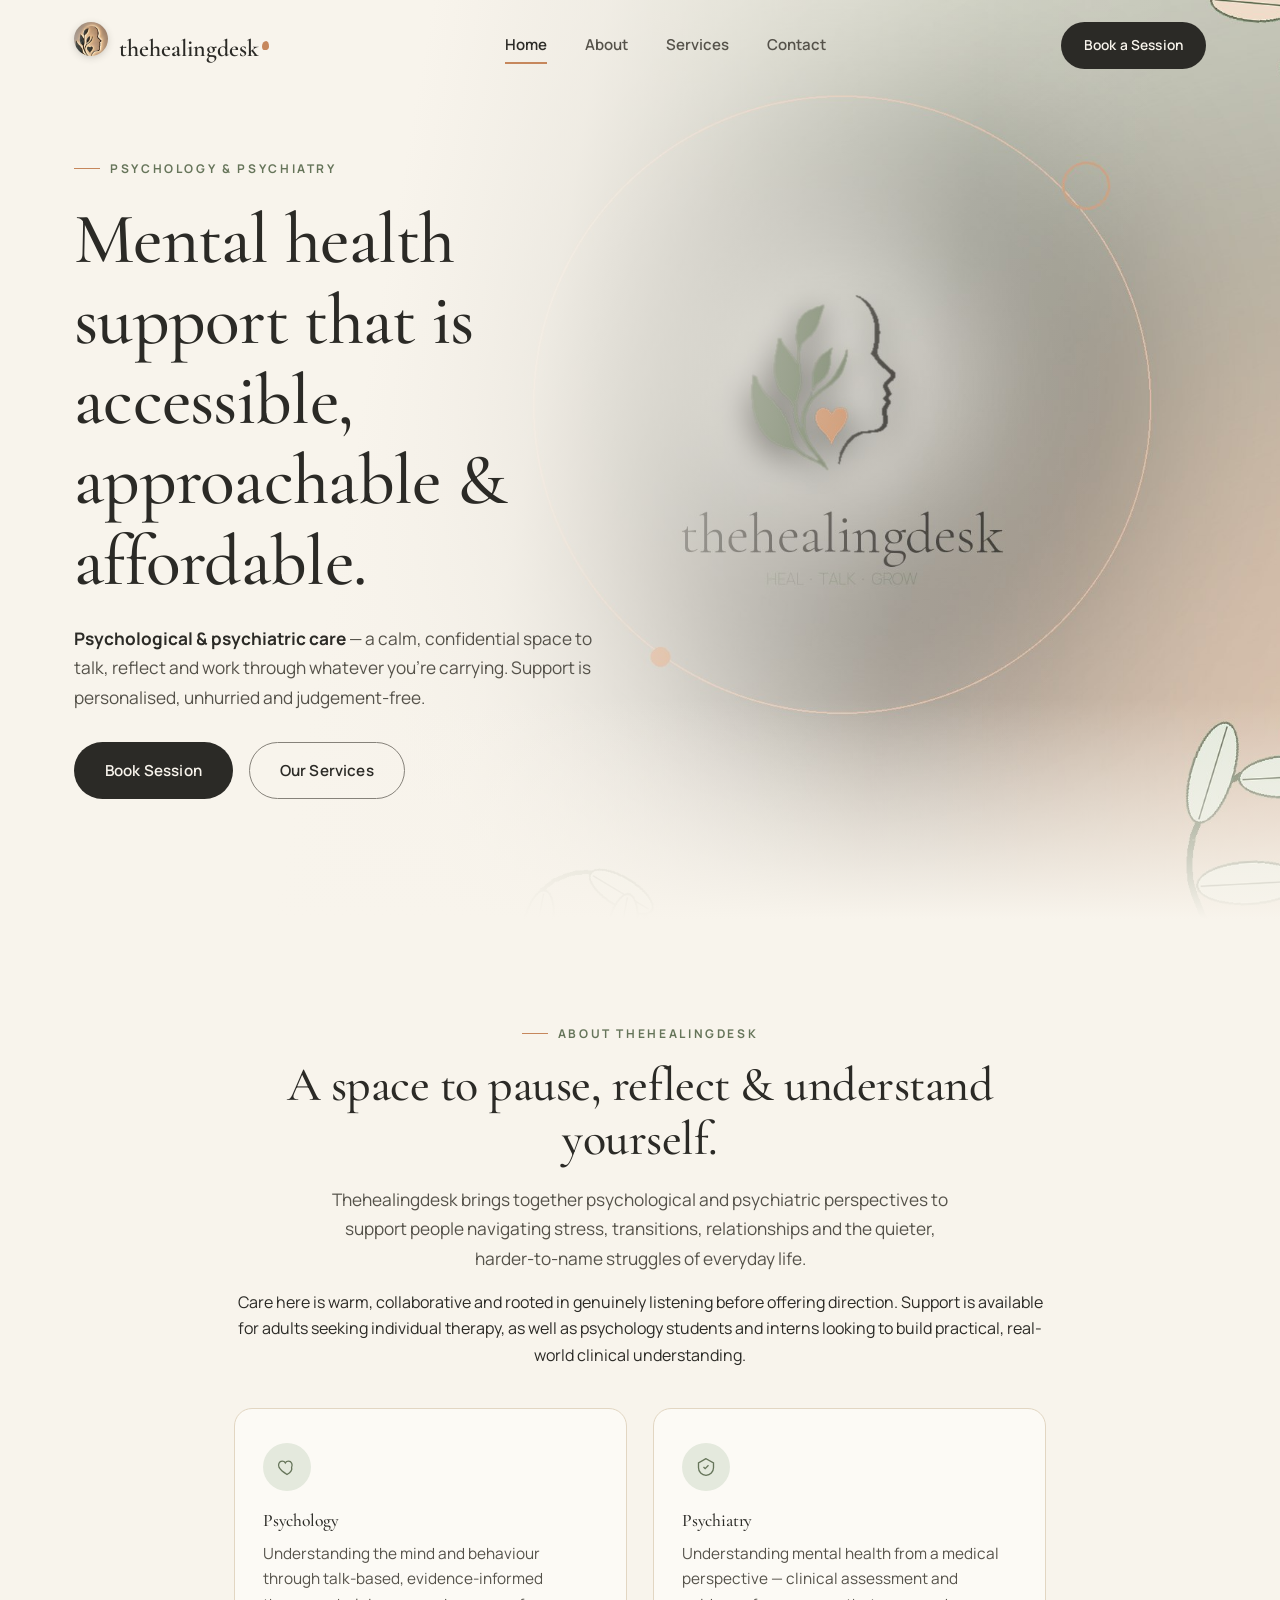
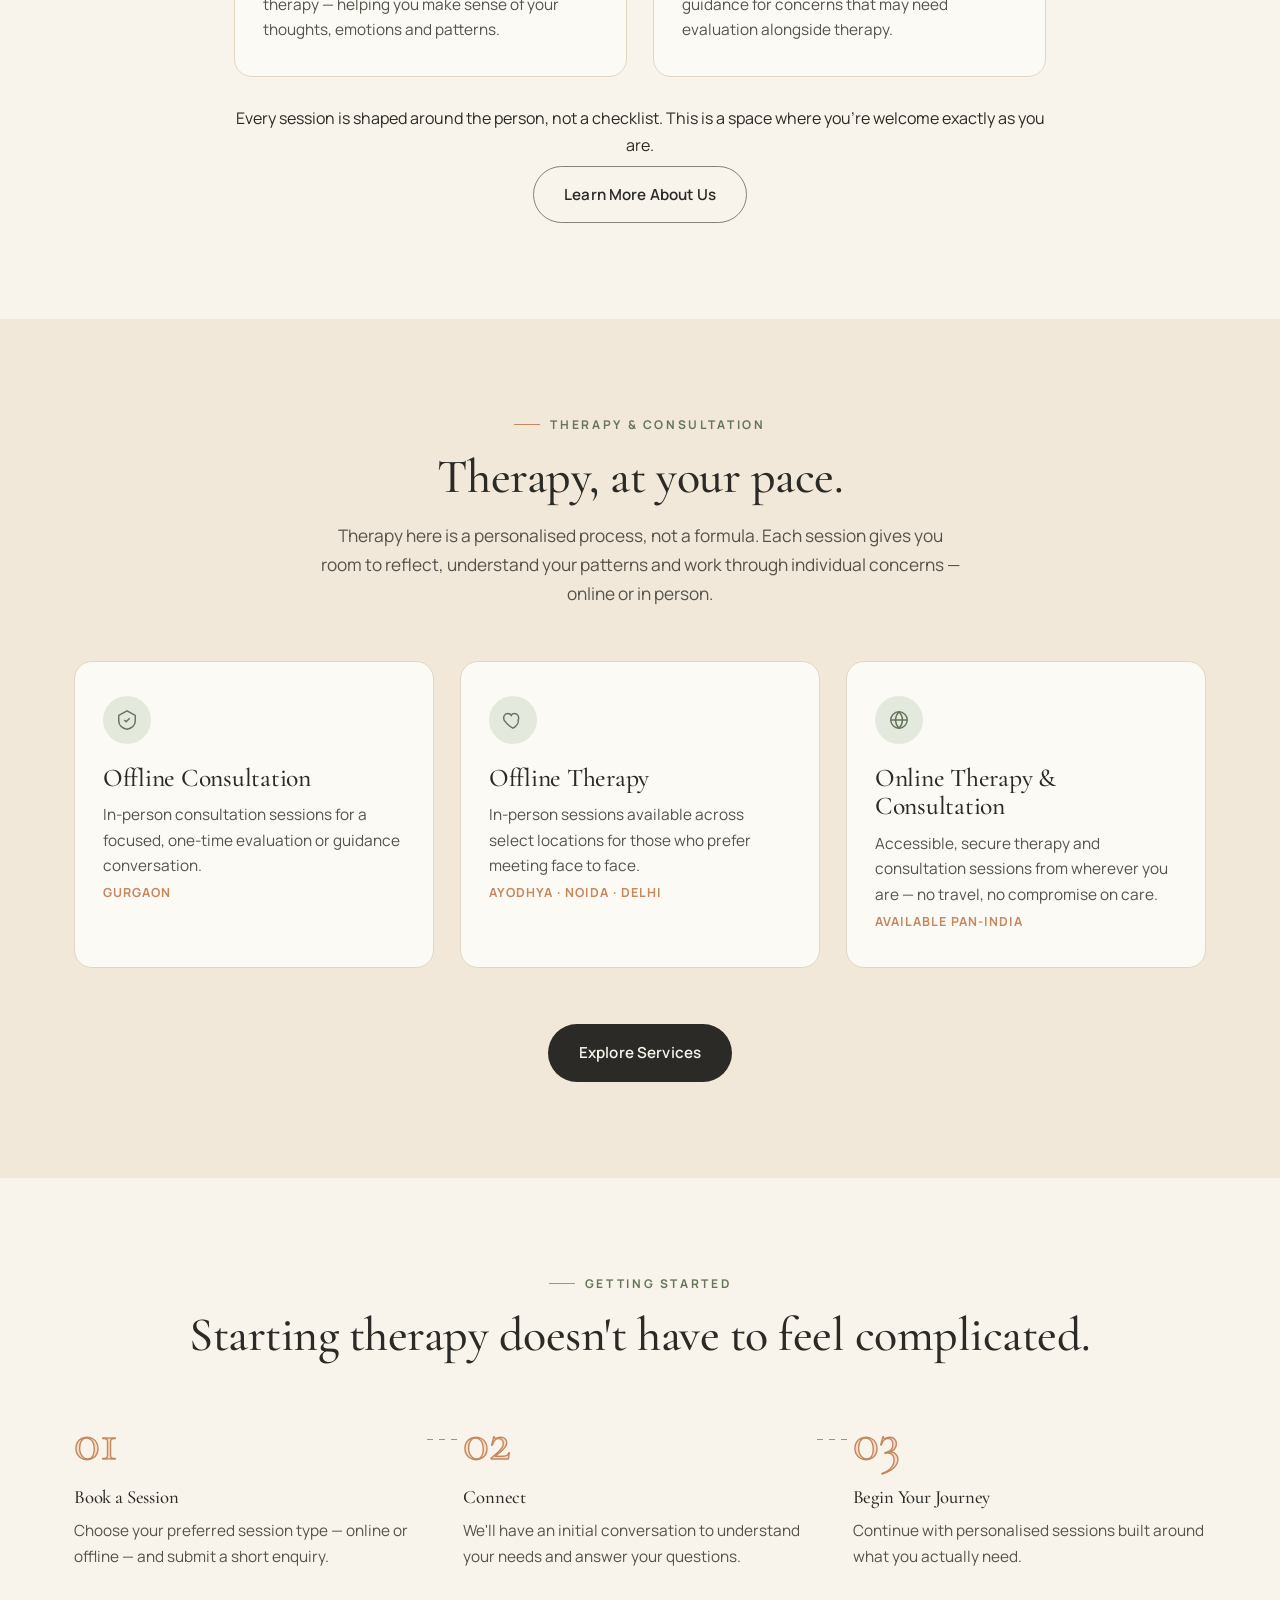
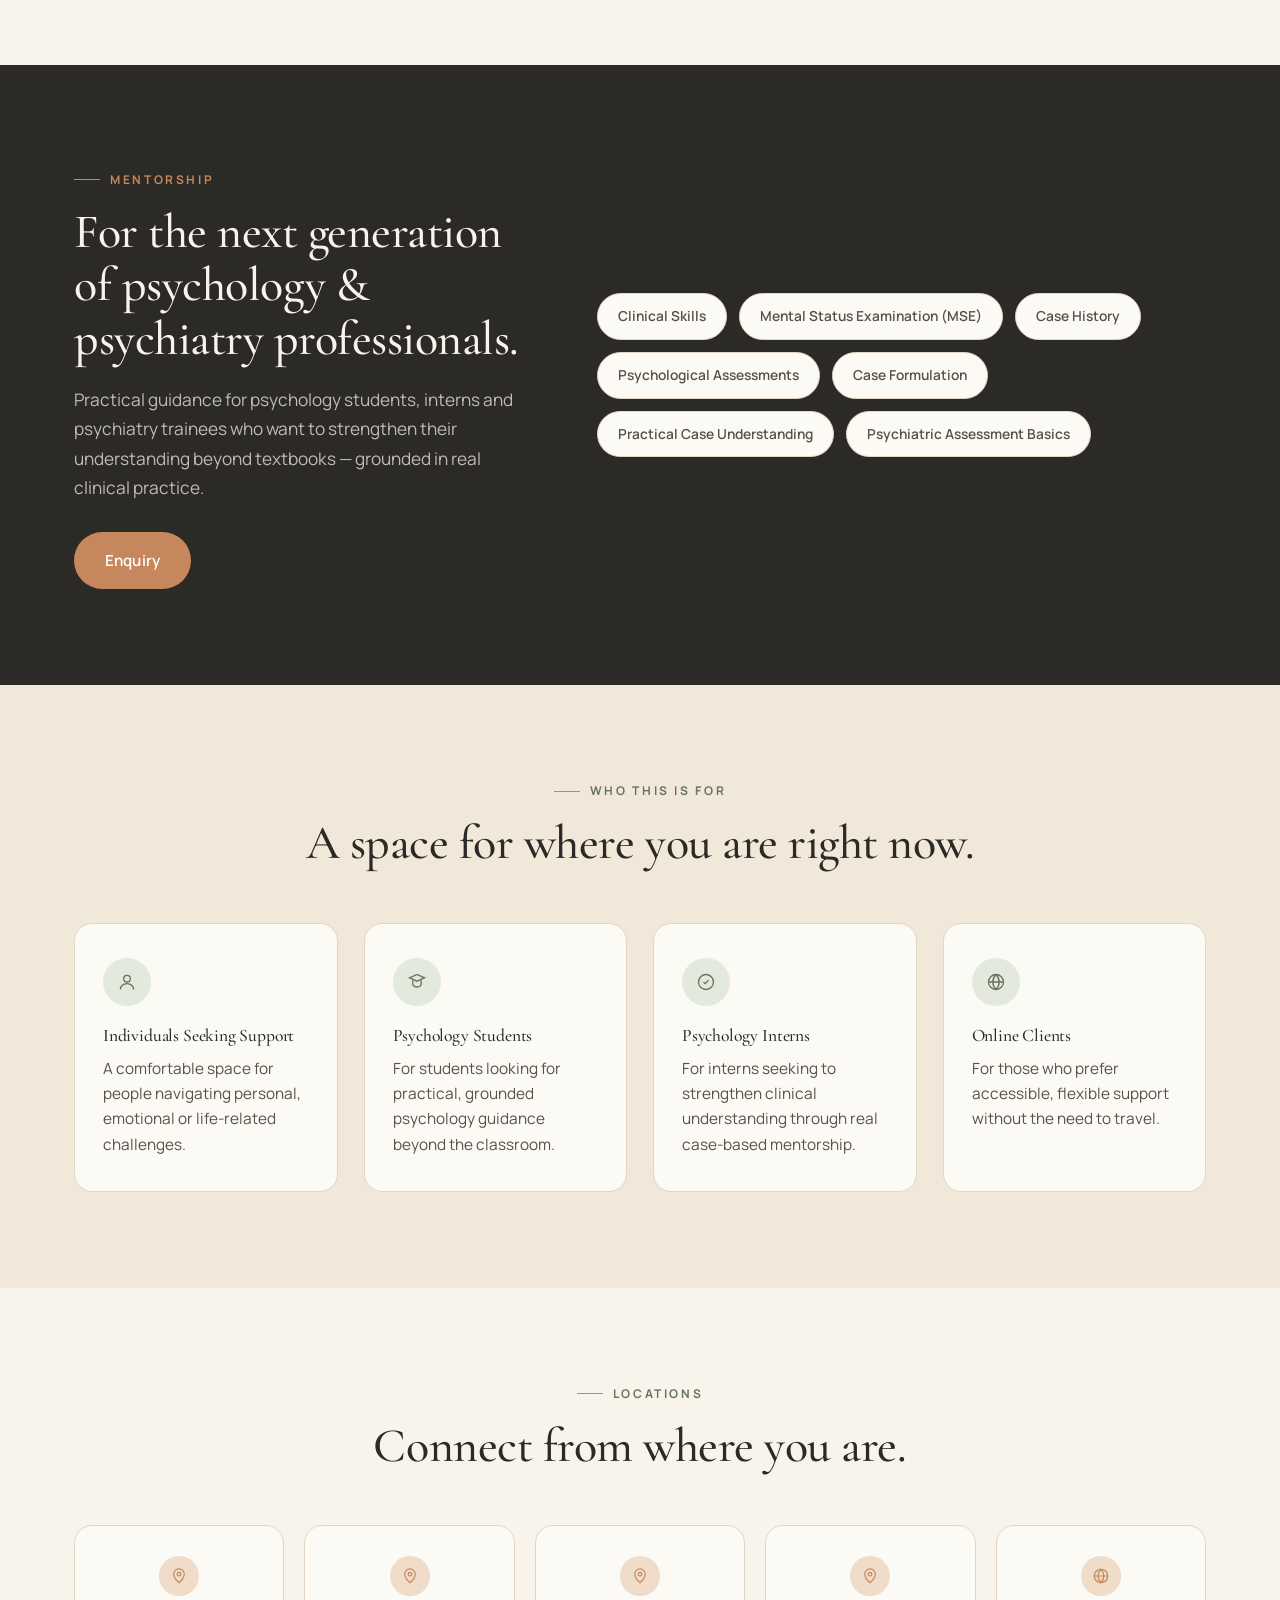
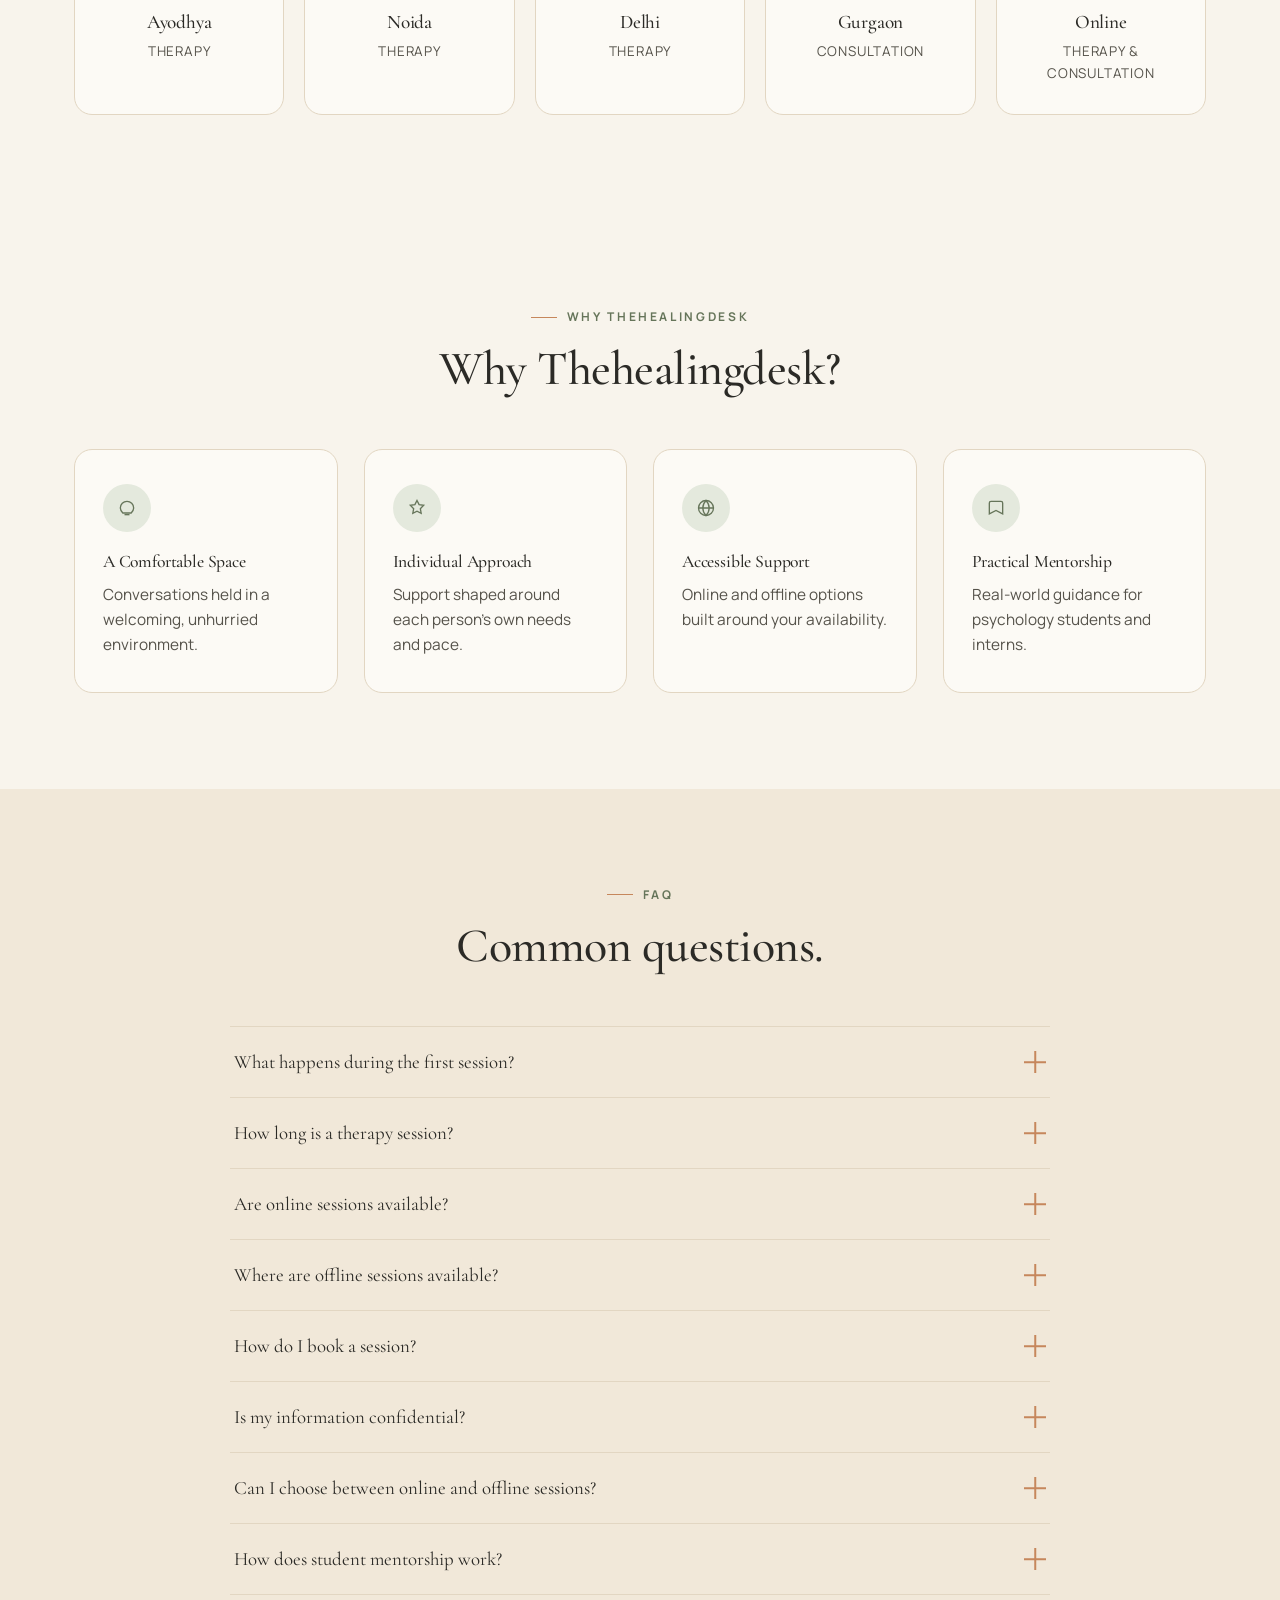
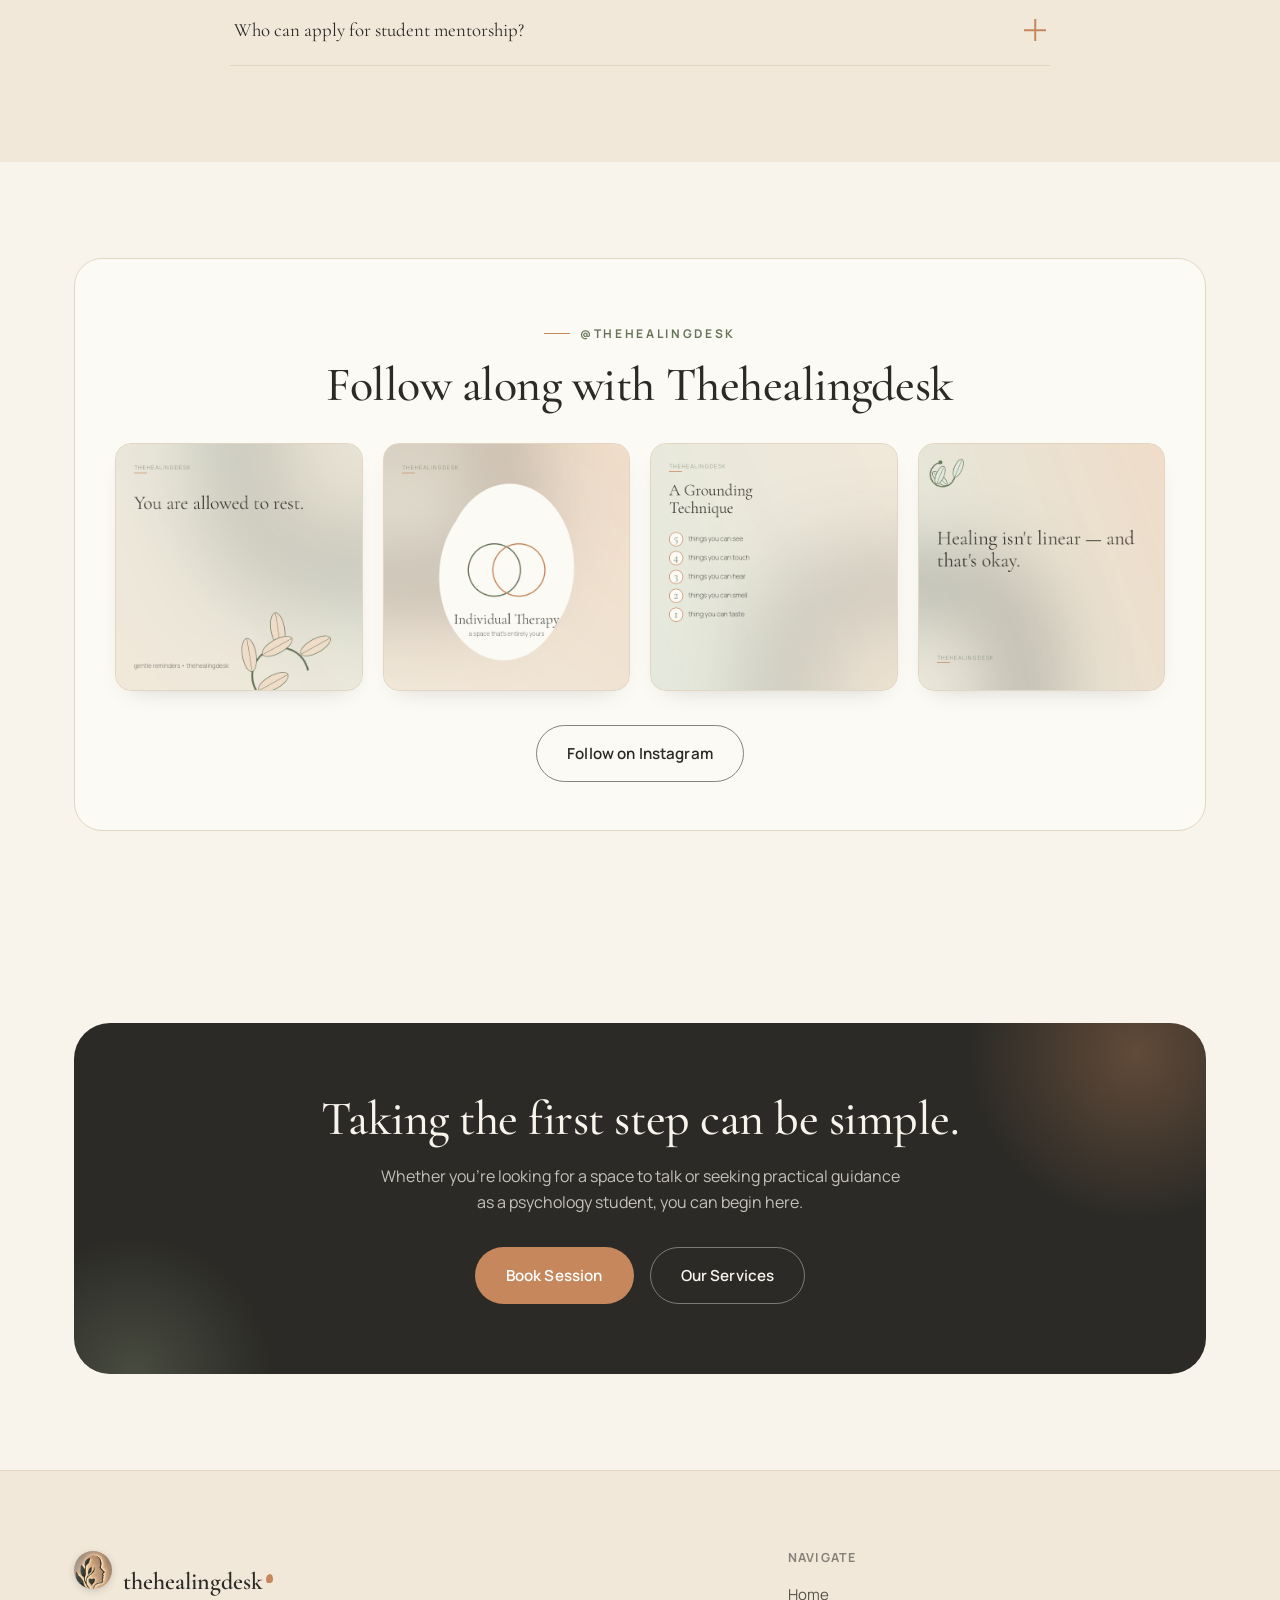
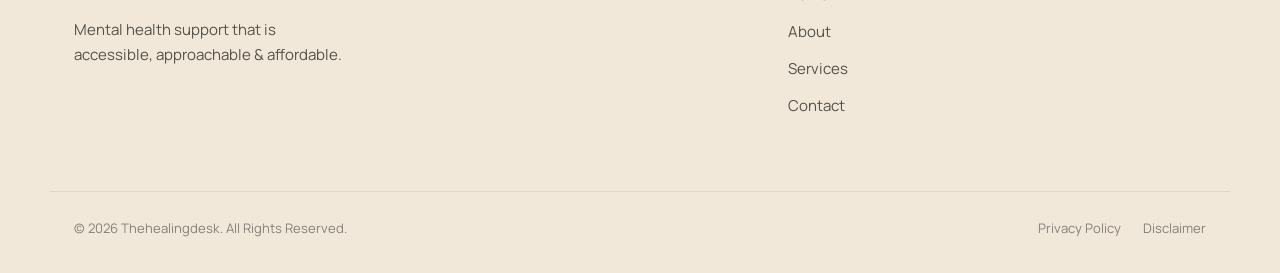
==== Web Nexa/Thehealingdesk/thehealingdesk/index.html @ 4d24e3aa "Initial commit" ====
<!DOCTYPE html>
<html lang="en">
<head>
<meta charset="UTF-8">
<meta name="viewport" content="width=device-width, initial-scale=1.0">
<title>Thehealingdesk | Psychology &amp; Psychiatry Support in Delhi, Noida, Ayodhya &amp; Gurgaon</title>
<meta name="description" content="Thehealingdesk offers accessible, approachable psychology and psychiatry-informed mental health support — therapy sessions online and offline across Ayodhya, Noida &amp; Delhi, in-person consultation in Gurgaon, plus mentorship for psychology students and interns.">
<link rel="canonical" href="https://www.thehealingdesk.com/">
<meta property="og:title" content="Thehealingdesk — Psychology &amp; Psychiatry Support">
<meta property="og:description" content="Mental health support that is accessible, approachable &amp; affordable. Therapy sessions and psychology student mentorship, online and offline.">
<meta property="og:type" content="website">
<link rel="preconnect" href="https://fonts.googleapis.com">
<link rel="preconnect" href="https://fonts.gstatic.com" crossorigin>
<link href="https://fonts.googleapis.com/css2?family=Cormorant+Garamond:ital,wght@0,400;0,500;0,600;1,500&family=Manrope:wght@400;500;600;700;800&display=swap" rel="stylesheet">
<link rel="stylesheet" href="css/style.css">
</head>
<body>
<a class="skip-link" href="#main">Skip to content</a>

<!-- ============ NAVBAR ============ -->
<header class="navbar" id="navbar">
  <div class="container nav-inner">
    <a href="index.html" class="logo"><img src="images/logo-icon.png" alt="Thehealingdesk logo" class="logo-icon">thehealingdesk<span class="leaf-dot" aria-hidden="true"></span></a>
    <nav class="nav-links" aria-label="Primary">
      <a href="index.html">Home</a>
      <a href="about.html">About</a>
      <a href="services.html">Services</a>
      <a href="contact.html">Contact</a>
    </nav>
    <div class="nav-right">
      <a href="contact.html" class="btn btn-primary nav-cta btn-sm">Book a Session</a>
      <button class="hamburger" aria-label="Open menu" aria-expanded="false">
        <span></span><span></span><span></span>
      </button>
    </div>
  </div>
</header>

<div class="mobile-menu" aria-label="Mobile navigation">
  <a href="index.html">Home</a>
  <a href="about.html">About</a>
  <a href="services.html">Services</a>
  <a href="contact.html">Contact</a>
  <a href="contact.html" class="btn btn-primary">Book a Session</a>
  <p class="mm-meta">Ayodhya &middot; Noida &middot; Delhi &middot; Gurgaon &middot; Online</p>
</div>

<main id="main">

  <!-- ============ SECTION 1 — HERO ============ -->
  <section class="hero">
    <div class="hero-art" aria-hidden="true"></div>
    <div class="hero-scrim" aria-hidden="true"></div>
    <div class="container hero-grid">
      <div class="hero-copy reveal">
        <span class="eyebrow">Psychology &amp; Psychiatry</span>
        <h1 class="display">Mental health support that is accessible, approachable &amp; affordable.</h1>
        <p class="section-lede"><strong style="color:var(--charcoal); font-weight:700;">Psychological &amp; psychiatric care</strong> — a calm, confidential space to talk, reflect and work through whatever you're carrying. Support is personalised, unhurried and judgement-free.</p>
        <div class="hero-actions">
          <a href="contact.html" class="btn btn-primary">Book Session</a>
          <a href="services.html" class="btn btn-outline">Our Services</a>
        </div>
      </div>
    </div>
  </section>

  <!-- ============ SECTION 2 — INTRODUCTION ============ -->
  <section class="section">
    <div class="container reveal" style="max-width:860px; margin:0 auto; text-align:center;">
      <span class="eyebrow" style="justify-content:center;">About Thehealingdesk</span>
      <h2 class="section-title" style="margin-top:16px;">A space to pause, reflect &amp; understand yourself.</h2>
      <p class="section-lede" style="margin:18px auto 0;">Thehealingdesk brings together psychological and psychiatric perspectives to support people navigating stress, transitions, relationships and the quieter, harder-to-name struggles of everyday life.</p>
      <p style="margin-top:16px;">Care here is warm, collaborative and rooted in genuinely listening before offering direction. Support is available for adults seeking individual therapy, as well as psychology students and interns looking to build practical, real-world clinical understanding.</p>
      <div class="card-grid cols-2 reveal-stagger" style="margin-top:40px; text-align:left;">
        <div class="card">
          <div class="card-icon" aria-hidden="true"><svg width="20" height="20" viewBox="0 0 24 24" fill="none" stroke="currentColor" stroke-width="1.6"><path d="M12 21s-7-4.35-9.5-8.5C.8 8.9 2.6 5 6.2 5c2 0 3.3 1.1 3.8 2 .5-.9 1.8-2 3.8-2 3.6 0 5.4 3.9 3.7 7.5C19 16.65 12 21 12 21z"/></svg></div>
          <h3 class="card-title" style="font-size:1.1rem;">Psychology</h3>
          <p>Understanding the mind and behaviour through talk-based, evidence-informed therapy — helping you make sense of your thoughts, emotions and patterns.</p>
        </div>
        <div class="card">
          <div class="card-icon" aria-hidden="true"><svg width="20" height="20" viewBox="0 0 24 24" fill="none" stroke="currentColor" stroke-width="1.6"><path d="M12 2 3 7v6c0 5 4 8.5 9 9 5-.5 9-4 9-9V7l-9-5z"/><path d="M9 12l2 2 4-4"/></svg></div>
          <h3 class="card-title" style="font-size:1.1rem;">Psychiatry</h3>
          <p>Understanding mental health from a medical perspective — clinical assessment and guidance for concerns that may need evaluation alongside therapy.</p>
        </div>
      </div>
      <p style="margin-top:28px;">Every session is shaped around the person, not a checklist. This is a space where you're welcome exactly as you are.</p>
      <a href="about.html" class="btn btn-outline" style="margin-top:8px;">Learn More About Us</a>
    </div>
  </section>

  <!-- ============ SECTION 3 — THERAPY & CONSULTATION PREVIEW ============ -->
  <section class="section section-alt">
    <div class="container">
      <div class="section-head center reveal">
        <span class="eyebrow">Therapy &amp; Consultation</span>
        <h2 class="section-title">Therapy, at your pace.</h2>
        <p class="section-lede">Therapy here is a personalised process, not a formula. Each session gives you room to reflect, understand your patterns and work through individual concerns — online or in person.</p>
      </div>
      <div class="card-grid cols-3 reveal-stagger">
        <div class="card">
          <div class="card-icon" aria-hidden="true">
            <svg width="22" height="22" viewBox="0 0 24 24" fill="none" stroke="currentColor" stroke-width="1.6"><path d="M12 2 3 7v6c0 5 4 8.5 9 9 5-.5 9-4 9-9V7l-9-5z"/><path d="M9 12l2 2 4-4"/></svg>
          </div>
          <h3 class="card-title">Offline Consultation</h3>
          <p>In-person consultation sessions for a focused, one-time evaluation or guidance conversation.</p>
          <span class="card-meta">Gurgaon</span>
        </div>
        <div class="card">
          <div class="card-icon" aria-hidden="true">
            <svg width="22" height="22" viewBox="0 0 24 24" fill="none" stroke="currentColor" stroke-width="1.6"><path d="M12 21s-7-4.35-9.5-8.5C.8 8.9 2.6 5 6.2 5c2 0 3.3 1.1 3.8 2 .5-.9 1.8-2 3.8-2 3.6 0 5.4 3.9 3.7 7.5C19 16.65 12 21 12 21z"/></svg>
          </div>
          <h3 class="card-title">Offline Therapy</h3>
          <p>In-person sessions available across select locations for those who prefer meeting face to face.</p>
          <span class="card-meta">Ayodhya · Noida · Delhi</span>
        </div>
        <div class="card">
          <div class="card-icon" aria-hidden="true">
            <svg width="22" height="22" viewBox="0 0 24 24" fill="none" stroke="currentColor" stroke-width="1.6"><circle cx="12" cy="12" r="9"/><path d="M3 12h18M12 3c2.5 2.6 3.8 5.6 3.8 9s-1.3 6.4-3.8 9c-2.5-2.6-3.8-5.6-3.8-9S9.5 5.6 12 3z"/></svg>
          </div>
          <h3 class="card-title">Online Therapy &amp; Consultation</h3>
          <p>Accessible, secure therapy and consultation sessions from wherever you are — no travel, no compromise on care.</p>
          <span class="card-meta">Available pan-India</span>
        </div>
      </div>
      <div class="center-actions mt-lg">
        <a href="services.html" class="btn btn-primary">Explore Services</a>
      </div>
    </div>
  </section>

  <!-- ============ SECTION 4 — HOW IT WORKS ============ -->
  <section class="section">
    <div class="container">
      <div class="section-head center reveal">
        <span class="eyebrow">Getting Started</span>
        <h2 class="section-title">Starting therapy doesn't have to feel complicated.</h2>
      </div>
      <div class="steps reveal-stagger">
        <div class="step">
          <span class="step-num">01</span>
          <h3>Book a Session</h3>
          <p>Choose your preferred session type — online or offline — and submit a short enquiry.</p>
        </div>
        <div class="step">
          <span class="step-num">02</span>
          <h3>Connect</h3>
          <p>We'll have an initial conversation to understand your needs and answer your questions.</p>
        </div>
        <div class="step">
          <span class="step-num">03</span>
          <h3>Begin Your Journey</h3>
          <p>Continue with personalised sessions built around what you actually need.</p>
        </div>
      </div>
    </div>
  </section>

  <!-- ============ SECTION 5 — STUDENT MENTORSHIP ============ -->
  <section class="section section-dark" id="mentorship">
    <div class="container split reveal">
      <div>
        <span class="eyebrow" style="color:var(--terracotta);">Mentorship</span>
        <h2 class="section-title" style="margin-top:16px;">For the next generation of psychology &amp; psychiatry professionals.</h2>
        <p class="section-lede" style="margin-top:18px;">Practical guidance for psychology students, interns and psychiatry trainees who want to strengthen their understanding beyond textbooks — grounded in real clinical practice.</p>
        <a href="services.html" class="btn btn-terracotta" style="margin-top:30px;">Enquiry</a>
      </div>
      <div class="chip-row">
        <span class="chip">Clinical Skills</span>
        <span class="chip">Mental Status Examination (MSE)</span>
        <span class="chip">Case History</span>
        <span class="chip">Psychological Assessments</span>
        <span class="chip">Case Formulation</span>
        <span class="chip">Practical Case Understanding</span>
        <span class="chip">Psychiatric Assessment Basics</span>
      </div>
    </div>
  </section>

  <!-- ============ SECTION 6 — WHO IS IT FOR ============ -->
  <section class="section section-alt">
    <div class="container">
      <div class="section-head center reveal">
        <span class="eyebrow">Who This Is For</span>
        <h2 class="section-title">A space for where you are right now.</h2>
      </div>
      <div class="card-grid cols-4 reveal-stagger">
        <div class="card">
          <div class="card-icon" aria-hidden="true"><svg width="20" height="20" viewBox="0 0 24 24" fill="none" stroke="currentColor" stroke-width="1.6"><circle cx="12" cy="8" r="4"/><path d="M4 21c0-4 3.6-7 8-7s8 3 8 7"/></svg></div>
          <h3 class="card-title" style="font-size:1.1rem;">Individuals Seeking Support</h3>
          <p>A comfortable space for people navigating personal, emotional or life-related challenges.</p>
        </div>
        <div class="card">
          <div class="card-icon" aria-hidden="true"><svg width="20" height="20" viewBox="0 0 24 24" fill="none" stroke="currentColor" stroke-width="1.6"><path d="M3 7l9-4 9 4-9 4-9-4z"/><path d="M7 10v5c0 1.5 2.5 3 5 3s5-1.5 5-3v-5"/></svg></div>
          <h3 class="card-title" style="font-size:1.1rem;">Psychology Students</h3>
          <p>For students looking for practical, grounded psychology guidance beyond the classroom.</p>
        </div>
        <div class="card">
          <div class="card-icon" aria-hidden="true"><svg width="20" height="20" viewBox="0 0 24 24" fill="none" stroke="currentColor" stroke-width="1.6"><path d="M9 12l2 2 4-4"/><circle cx="12" cy="12" r="9"/></svg></div>
          <h3 class="card-title" style="font-size:1.1rem;">Psychology Interns</h3>
          <p>For interns seeking to strengthen clinical understanding through real case-based mentorship.</p>
        </div>
        <div class="card">
          <div class="card-icon" aria-hidden="true"><svg width="20" height="20" viewBox="0 0 24 24" fill="none" stroke="currentColor" stroke-width="1.6"><circle cx="12" cy="12" r="9"/><path d="M12 3c2.5 2.6 3.8 5.6 3.8 9s-1.3 6.4-3.8 9M12 3c-2.5 2.6-3.8 5.6-3.8 9s1.3 6.4 3.8 9M3 12h18"/></svg></div>
          <h3 class="card-title" style="font-size:1.1rem;">Online Clients</h3>
          <p>For those who prefer accessible, flexible support without the need to travel.</p>
        </div>
      </div>
    </div>
  </section>

  <!-- ============ SECTION 7 — LOCATIONS ============ -->
  <section class="section">
    <div class="container">
      <div class="section-head center reveal">
        <span class="eyebrow">Locations</span>
        <h2 class="section-title">Connect from where you are.</h2>
      </div>
      <div class="loc-grid reveal-stagger">
        <div class="loc-card">
          <div class="loc-icon" aria-hidden="true"><svg width="18" height="18" viewBox="0 0 24 24" fill="none" stroke="currentColor" stroke-width="1.6"><path d="M12 21s7-6.5 7-11.5A7 7 0 105 9.5C5 14.5 12 21 12 21z"/><circle cx="12" cy="9.5" r="2.4"/></svg></div>
          <h3>Ayodhya</h3>
          <p>Therapy</p>
        </div>
        <div class="loc-card">
          <div class="loc-icon" aria-hidden="true"><svg width="18" height="18" viewBox="0 0 24 24" fill="none" stroke="currentColor" stroke-width="1.6"><path d="M12 21s7-6.5 7-11.5A7 7 0 105 9.5C5 14.5 12 21 12 21z"/><circle cx="12" cy="9.5" r="2.4"/></svg></div>
          <h3>Noida</h3>
          <p>Therapy</p>
        </div>
        <div class="loc-card">
          <div class="loc-icon" aria-hidden="true"><svg width="18" height="18" viewBox="0 0 24 24" fill="none" stroke="currentColor" stroke-width="1.6"><path d="M12 21s7-6.5 7-11.5A7 7 0 105 9.5C5 14.5 12 21 12 21z"/><circle cx="12" cy="9.5" r="2.4"/></svg></div>
          <h3>Delhi</h3>
          <p>Therapy</p>
        </div>
        <div class="loc-card">
          <div class="loc-icon" aria-hidden="true"><svg width="18" height="18" viewBox="0 0 24 24" fill="none" stroke="currentColor" stroke-width="1.6"><path d="M12 21s7-6.5 7-11.5A7 7 0 105 9.5C5 14.5 12 21 12 21z"/><circle cx="12" cy="9.5" r="2.4"/></svg></div>
          <h3>Gurgaon</h3>
          <p>Consultation</p>
        </div>
        <div class="loc-card">
          <div class="loc-icon" aria-hidden="true"><svg width="18" height="18" viewBox="0 0 24 24" fill="none" stroke="currentColor" stroke-width="1.6"><circle cx="12" cy="12" r="9"/><path d="M3 12h18M12 3c2.5 2.6 3.8 5.6 3.8 9s-1.3 6.4-3.8 9c-2.5-2.6-3.8-5.6-3.8-9S9.5 5.6 12 3z"/></svg></div>
          <h3>Online</h3>
          <p>Therapy &amp; Consultation</p>
        </div>
      </div>
    </div>
  </section>

  <!-- ============ SECTION 9 — WHY THEHEALINGDESK ============ -->
  <section class="section">
    <div class="container">
      <div class="section-head center reveal">
        <span class="eyebrow">Why Thehealingdesk</span>
        <h2 class="section-title">Why Thehealingdesk?</h2>
      </div>
      <div class="card-grid cols-4 reveal-stagger">
        <div class="card">
          <div class="card-icon" aria-hidden="true"><svg width="20" height="20" viewBox="0 0 24 24" fill="none" stroke="currentColor" stroke-width="1.6"><path d="M4 12a8 8 0 1116 0c0 3-2 5-3 6H7c-1-1-3-3-3-6z"/><path d="M9 20h6"/></svg></div>
          <h3 class="card-title" style="font-size:1.1rem;">A Comfortable Space</h3>
          <p>Conversations held in a welcoming, unhurried environment.</p>
        </div>
        <div class="card">
          <div class="card-icon" aria-hidden="true"><svg width="20" height="20" viewBox="0 0 24 24" fill="none" stroke="currentColor" stroke-width="1.6"><path d="M12 3l2.5 5 5.5.8-4 4 1 5.5L12 15.8 7 18.3l1-5.5-4-4 5.5-.8L12 3z"/></svg></div>
          <h3 class="card-title" style="font-size:1.1rem;">Individual Approach</h3>
          <p>Support shaped around each person's own needs and pace.</p>
        </div>
        <div class="card">
          <div class="card-icon" aria-hidden="true"><svg width="20" height="20" viewBox="0 0 24 24" fill="none" stroke="currentColor" stroke-width="1.6"><circle cx="12" cy="12" r="9"/><path d="M3 12h18M12 3c2.5 2.6 3.8 5.6 3.8 9s-1.3 6.4-3.8 9c-2.5-2.6-3.8-5.6-3.8-9S9.5 5.6 12 3z"/></svg></div>
          <h3 class="card-title" style="font-size:1.1rem;">Accessible Support</h3>
          <p>Online and offline options built around your availability.</p>
        </div>
        <div class="card">
          <div class="card-icon" aria-hidden="true"><svg width="20" height="20" viewBox="0 0 24 24" fill="none" stroke="currentColor" stroke-width="1.6"><path d="M4 19V6a2 2 0 012-2h12a2 2 0 012 2v13l-8-4-8 4z"/></svg></div>
          <h3 class="card-title" style="font-size:1.1rem;">Practical Mentorship</h3>
          <p>Real-world guidance for psychology students and interns.</p>
        </div>
      </div>
    </div>
  </section>

  <!-- ============ SECTION 10 — FAQ ============ -->
  <section class="section section-alt">
    <div class="container">
      <div class="section-head center reveal">
        <span class="eyebrow">FAQ</span>
        <h2 class="section-title">Common questions.</h2>
      </div>
      <div class="accordion reveal">
        <div class="accordion-item">
          <button class="accordion-trigger" aria-expanded="false">What happens during the first session?<span class="plus" aria-hidden="true"></span></button>
          <div class="accordion-panel"><div class="accordion-panel-inner"><p>The first session is about understanding what brings you in, your history and what you're hoping to work on. There's no pressure to share everything at once — we go at your pace.</p></div></div>
        </div>
        <div class="accordion-item">
          <button class="accordion-trigger" aria-expanded="false">How long is a therapy session?<span class="plus" aria-hidden="true"></span></button>
          <div class="accordion-panel"><div class="accordion-panel-inner"><p>Individual therapy sessions typically run 50–60 minutes.</p></div></div>
        </div>
        <div class="accordion-item">
          <button class="accordion-trigger" aria-expanded="false">Are online sessions available?<span class="plus" aria-hidden="true"></span></button>
          <div class="accordion-panel"><div class="accordion-panel-inner"><p>Yes. Online sessions are available so you can access support from wherever you are.</p></div></div>
        </div>
        <div class="accordion-item">
          <button class="accordion-trigger" aria-expanded="false">Where are offline sessions available?<span class="plus" aria-hidden="true"></span></button>
          <div class="accordion-panel"><div class="accordion-panel-inner"><p>In-person sessions are currently available across Ayodhya, Noida and Delhi.</p></div></div>
        </div>
        <div class="accordion-item">
          <button class="accordion-trigger" aria-expanded="false">How do I book a session?<span class="plus" aria-hidden="true"></span></button>
          <div class="accordion-panel"><div class="accordion-panel-inner"><p>Fill out the enquiry form on the Contact page, and we'll take it from there.</p></div></div>
        </div>
        <div class="accordion-item">
          <button class="accordion-trigger" aria-expanded="false">Is my information confidential?<span class="plus" aria-hidden="true"></span></button>
          <div class="accordion-panel"><div class="accordion-panel-inner"><p>Confidentiality is a core part of the therapeutic space. What you share stays between us, within standard professional and ethical guidelines.</p></div></div>
        </div>
        <div class="accordion-item">
          <button class="accordion-trigger" aria-expanded="false">Can I choose between online and offline sessions?<span class="plus" aria-hidden="true"></span></button>
          <div class="accordion-panel"><div class="accordion-panel-inner"><p>Yes, you're welcome to choose whichever format feels most comfortable, or switch between them as needed.</p></div></div>
        </div>
        <div class="accordion-item">
          <button class="accordion-trigger" aria-expanded="false">How does student mentorship work?<span class="plus" aria-hidden="true"></span></button>
          <div class="accordion-panel"><div class="accordion-panel-inner"><p>Mentorship sessions focus on practical clinical skills — case history, MSE, assessments and case formulation — building on what's taught in the classroom.</p></div></div>
        </div>
        <div class="accordion-item">
          <button class="accordion-trigger" aria-expanded="false">Who can apply for student mentorship?<span class="plus" aria-hidden="true"></span></button>
          <div class="accordion-panel"><div class="accordion-panel-inner"><p>Psychology students and interns at any stage who want to strengthen their practical, real-world understanding are welcome to enquire.</p></div></div>
        </div>
      </div>
    </div>
  </section>

  <!-- ============ SECTION 11 — INSTAGRAM ============ -->
  <section class="section">
    <div class="container">
      <div class="insta-block reveal">
        <span class="eyebrow" style="justify-content:center;">@thehealingdesk</span>
        <h2 class="section-title" style="margin:16px 0 30px;">Follow along with Thehealingdesk</h2>
        <div class="insta-grid">
          <a class="insta-tile" href="https://www.instagram.com/p/DbkLaoUqcWL/" target="_blank" rel="noopener" aria-label="View this post on Instagram">
            <img src="images/insta-1.jpg" alt="Thehealingdesk Instagram post" loading="lazy">
            <span class="insta-overlay"><svg width="18" height="18" viewBox="0 0 24 24" fill="none" stroke="currentColor" stroke-width="1.5"><rect x="3" y="3" width="18" height="18" rx="5"/><circle cx="12" cy="12" r="4"/><circle cx="17.5" cy="6.5" r="1"/></svg></span>
          </a>
          <a class="insta-tile" href="https://www.instagram.com/p/Db5icTYKIvx/" target="_blank" rel="noopener" aria-label="View this post on Instagram">
            <img src="images/insta-2.jpg" alt="Thehealingdesk Instagram post" loading="lazy">
            <span class="insta-overlay"><svg width="18" height="18" viewBox="0 0 24 24" fill="none" stroke="currentColor" stroke-width="1.5"><rect x="3" y="3" width="18" height="18" rx="5"/><circle cx="12" cy="12" r="4"/><circle cx="17.5" cy="6.5" r="1"/></svg></span>
          </a>
          <a class="insta-tile" href="https://www.instagram.com/p/DbkjtQimeLf/" target="_blank" rel="noopener" aria-label="View this post on Instagram">
            <img src="images/insta-3.jpg" alt="Thehealingdesk Instagram post" loading="lazy">
            <span class="insta-overlay"><svg width="18" height="18" viewBox="0 0 24 24" fill="none" stroke="currentColor" stroke-width="1.5"><rect x="3" y="3" width="18" height="18" rx="5"/><circle cx="12" cy="12" r="4"/><circle cx="17.5" cy="6.5" r="1"/></svg></span>
          </a>
          <a class="insta-tile" href="https://www.instagram.com/p/Dbr66LqGXDB/" target="_blank" rel="noopener" aria-label="View this post on Instagram">
            <img src="images/insta-4.jpg" alt="Thehealingdesk Instagram post" loading="lazy">
            <span class="insta-overlay"><svg width="18" height="18" viewBox="0 0 24 24" fill="none" stroke="currentColor" stroke-width="1.5"><rect x="3" y="3" width="18" height="18" rx="5"/><circle cx="12" cy="12" r="4"/><circle cx="17.5" cy="6.5" r="1"/></svg></span>
          </a>
        </div>
        <a href="https://www.instagram.com/thehealingdesk/" target="_blank" rel="noopener" class="btn btn-outline">Follow on Instagram</a>
      </div>
    </div>
  </section>

  <!-- ============ SECTION 12 — FINAL CTA ============ -->
  <section class="section">
    <div class="container">
      <div class="cta-band reveal">
        <h2 class="section-title">Taking the first step can be simple.</h2>
        <p>Whether you're looking for a space to talk or seeking practical guidance as a psychology student, you can begin here.</p>
        <div class="hero-actions">
          <a href="contact.html" class="btn btn-terracotta">Book Session</a>
          <a href="services.html" class="btn btn-outline">Our Services</a>
        </div>
      </div>
    </div>
  </section>

</main>

<!-- ============ FOOTER ============ -->
<footer class="footer">
  <div class="container footer-grid">
    <div class="footer-brand">
      <a href="index.html" class="logo"><img src="images/logo-icon.png" alt="Thehealingdesk logo" class="logo-icon">thehealingdesk<span class="leaf-dot" aria-hidden="true"></span></a>
      <p class="footer-tagline">Mental health support that is accessible, approachable &amp; affordable.</p>
    </div>
    <div class="footer-col">
      <h4>Navigate</h4>
      <a href="index.html">Home</a>
      <a href="about.html">About</a>
      <a href="services.html">Services</a>
      <a href="contact.html">Contact</a>
    </div>
  </div>
  <div class="container footer-bottom">
    <span>&copy; 2026 Thehealingdesk. All Rights Reserved.</span>
    <div class="legal">
      <a href="#">Privacy Policy</a>
      <a href="#">Disclaimer</a>
    </div>
  </div>
</footer>

<div class="sticky-cta"><a href="contact.html" class="btn btn-primary">Book a Session</a></div>

<script src="js/main.js"></script>

</body>
</html>
---- Web Nexa/Thehealingdesk/thehealingdesk/css/style.css ----
/* ==========================================================================
   THEHEALINGDESK — Design Tokens
   A warm-neutral editorial wellness aesthetic. Sage + terracotta on ivory.
   ========================================================================== */

:root{
  /* Color */
  --ivory:        #F8F4EC;
  --cream:        #F1E8D9;
  --card:         #FCFAF5;
  --charcoal:     #2B2A26;
  --charcoal-70:  #55524A;
  --charcoal-45:  #86827A;
  --sage:         #8C9A7B;
  --sage-deep:    #66755A;
  --sage-tint:    #E4E9DD;
  --terracotta:   #C6875C;
  --terracotta-tint: #EFDCC9;
  --line:         #E2D6C2;
  --ivory-rgb:    248,244,236;

  /* Type */
  --font-display: 'Cormorant Garamond', 'Georgia', serif;
  --font-body:    'Manrope', -apple-system, BlinkMacSystemFont, sans-serif;

  /* Rhythm */
  --container: 1180px;
  --radius-lg: 28px;
  --radius-md: 18px;
  --radius-sm: 10px;
  --shadow-soft: 0 20px 60px -30px rgba(43,42,38,0.25);
  --shadow-card: 0 12px 34px -18px rgba(43,42,38,0.22);
  --ease: cubic-bezier(.22,.61,.36,1);
}

*,*::before,*::after{ box-sizing:border-box; }
html{ scroll-behavior:smooth; }
@media (prefers-reduced-motion: reduce){
  html{ scroll-behavior:auto; }
  *,*::before,*::after{ animation-duration:0.001ms !important; animation-iteration-count:1 !important; transition-duration:0.001ms !important; scroll-behavior:auto !important; }
}

body{
  margin:0;
  background:var(--ivory);
  color:var(--charcoal);
  font-family:var(--font-body);
  font-size:16px;
  line-height:1.65;
  -webkit-font-smoothing:antialiased;
  overflow-x:hidden;
}

h1,h2,h3,h4{
  font-family:var(--font-display);
  font-weight:500;
  color:var(--charcoal);
  line-height:1.12;
  margin:0;
  letter-spacing:-0.01em;
}

p{ margin:0; }
a{ color:inherit; text-decoration:none; }
img{ max-width:100%; display:block; }
button{ font-family:inherit; cursor:pointer; }
ul{ margin:0; padding:0; list-style:none; }

.container{
  max-width:var(--container);
  margin:0 auto;
  padding:0 24px;
}

a:focus-visible,button:focus-visible,input:focus-visible,textarea:focus-visible,select:focus-visible,summary:focus-visible{
  outline:2px solid var(--sage-deep);
  outline-offset:3px;
  border-radius:4px;
}

/* ------------------------- Type scale ------------------------- */
.eyebrow{
  font-family:var(--font-body);
  font-size:12px;
  font-weight:700;
  letter-spacing:0.22em;
  text-transform:uppercase;
  color:var(--sage-deep);
  display:inline-flex;
  align-items:center;
  gap:10px;
}
.eyebrow::before{
  content:'';
  width:26px;
  height:1px;
  background:var(--terracotta);
  display:inline-block;
}

h1.display{ font-size:clamp(2.6rem, 5.6vw, 4.6rem); }
h2.section-title{ font-size:clamp(2rem, 4vw, 3rem); }
h3.card-title{ font-size:clamp(1.3rem,2vw,1.6rem); font-weight:500; }

.section-lede{
  font-size:1.08rem;
  color:var(--charcoal-70);
  max-width:640px;
  line-height:1.7;
}

.section-head{
  display:flex;
  flex-direction:column;
  gap:16px;
  margin-bottom:52px;
}
.section-head.center{ align-items:center; text-align:center; margin-left:auto; margin-right:auto; }

/* ------------------------- Buttons ------------------------- */
.btn{
  display:inline-flex;
  align-items:center;
  justify-content:center;
  gap:10px;
  padding:15px 30px;
  border-radius:100px;
  font-size:0.95rem;
  font-weight:600;
  letter-spacing:0.01em;
  border:1px solid transparent;
  transition:transform 0.4s var(--ease), background 0.35s var(--ease), color 0.35s var(--ease), border-color .35s var(--ease), box-shadow .35s var(--ease);
  white-space:nowrap;
}
.btn-primary{
  background:var(--charcoal);
  color:var(--ivory);
}
.btn-primary:hover{ background:var(--sage-deep); transform:translateY(-2px); box-shadow:0 14px 26px -14px rgba(43,42,38,0.45); }

.btn-outline{
  background:transparent;
  color:var(--charcoal);
  border-color:var(--charcoal-45);
}
.btn-outline:hover{ border-color:var(--charcoal); background:var(--charcoal); color:var(--ivory); transform:translateY(-2px); }

.btn-terracotta{
  background:var(--terracotta);
  color:#fff;
}
.btn-terracotta:hover{ background:var(--sage-deep); transform:translateY(-2px); box-shadow:0 14px 26px -14px rgba(198,135,92,0.55); }

.btn-sm{ padding:11px 22px; font-size:0.86rem; }
.btn-block{ width:100%; }

/* ==========================================================================
   Navbar
   ========================================================================== */
.navbar{
  position:fixed;
  top:0; left:0; right:0;
  z-index:100;
  padding:22px 0;
  transition:padding .45s var(--ease), background .45s var(--ease), box-shadow .45s var(--ease), border-color .45s var(--ease);
  border-bottom:1px solid transparent;
}
.navbar.solid{
  padding:14px 0;
  background:rgba(248,244,236,0.92);
  backdrop-filter:blur(14px);
  -webkit-backdrop-filter:blur(14px);
  border-bottom:1px solid var(--line);
  box-shadow:0 10px 30px -24px rgba(43,42,38,0.5);
}
.nav-inner{
  display:flex;
  align-items:center;
  justify-content:space-between;
  gap:20px;
}
.logo{
  font-family:var(--font-display);
  font-size:1.5rem;
  font-weight:600;
  color:var(--charcoal);
  display:inline-flex;
  align-items:baseline;
  gap:3px;
}
.logo-icon{
  width:34px; height:34px;
  border-radius:50%;
  object-fit:cover;
  margin-right:8px;
  box-shadow:0 2px 8px -2px rgba(43,42,38,0.3);
}
.footer-brand .logo-icon,.footer .logo-icon{ width:38px; height:38px; }
.logo .leaf-dot{
  width:7px; height:9px;
  border-radius:60% 40% 60% 40%/60% 60% 40% 40%;
  background:var(--terracotta);
  display:inline-block;
  transform:translateY(-6px);
}
.nav-links{
  display:none;
  align-items:center;
  gap:38px;
  font-size:0.94rem;
  font-weight:600;
  color:var(--charcoal-70);
}
.nav-links a{ position:relative; padding:4px 0; transition:color .3s; }
.nav-links a::after{
  content:'';
  position:absolute; left:0; bottom:-2px;
  width:0; height:1.5px;
  background:var(--terracotta);
  transition:width .35s var(--ease);
}
.nav-links a:hover,.nav-links a.active{ color:var(--charcoal); }
.nav-links a:hover::after,.nav-links a.active::after{ width:100%; }

.nav-right{ display:flex; align-items:center; gap:18px; }
.nav-cta{ display:none; }

.hamburger{
  display:flex;
  flex-direction:column;
  justify-content:center;
  gap:5px;
  width:38px;height:38px;
  border:none;background:none;
  padding:0;
}
.hamburger span{
  display:block; width:22px; height:2px; background:var(--charcoal);
  transition:transform .35s var(--ease), opacity .3s;
  margin:0 auto;
}
.hamburger.open span:nth-child(1){ transform:translateY(7px) rotate(45deg); }
.hamburger.open span:nth-child(2){ opacity:0; }
.hamburger.open span:nth-child(3){ transform:translateY(-7px) rotate(-45deg); }

.mobile-menu{
  position:fixed;
  inset:0;
  background:var(--ivory);
  z-index:99;
  display:flex;
  flex-direction:column;
  padding:110px 32px 48px;
  transform:translateX(100%);
  transition:transform .5s var(--ease);
}
.mobile-menu.open{ transform:translateX(0); }
.mobile-menu a{
  font-family:var(--font-display);
  font-size:2.1rem;
  padding:14px 0;
  border-bottom:1px solid var(--line);
  color:var(--charcoal);
}
.mobile-menu .btn{ margin-top:30px; }
.mobile-menu .mm-meta{ margin-top:auto; color:var(--charcoal-45); font-size:0.85rem; }

@media(min-width:960px){
  .nav-links{ display:flex; }
  .nav-cta{ display:inline-flex; }
  .hamburger{ display:none; }
}

/* ==========================================================================
   Hero — full-bleed brand artwork background (icon + wash + leaves), text
   overlaid on top, fading seamlessly into the next section on scroll.
   ========================================================================== */
.hero{
  padding:150px 0 120px;
  position:relative;
  overflow:hidden;
  min-height:78vh;
  display:flex;
  align-items:center;
}
.hero-art{
  position:absolute; inset:0;
  background-image:url('../images/hero-bg.jpg');
  background-repeat:no-repeat;
  background-position:68% 40%;
  background-size:cover;
  z-index:0;
}
/* readable panel behind the text, easing into the artwork on the right so
   nothing feels like a hard-edged box */
.hero-scrim{
  position:absolute; inset:0;
  background:linear-gradient(100deg,
    var(--ivory) 0%,
    var(--ivory) 30%,
    rgba(248,244,236,0.86) 42%,
    rgba(248,244,236,0.45) 56%,
    rgba(248,244,236,0.08) 70%,
    transparent 82%);
  z-index:0;
}
/* fade the very bottom of the hero into the next section's background so the
   artwork never looks like it's "cut off" when the page scrolls past it */
.hero::after{
  content:'';
  position:absolute; left:0; right:0; bottom:0;
  height:220px;
  background:linear-gradient(to bottom, transparent, var(--ivory));
  pointer-events:none;
  z-index:0;
}
.hero-grid{ position:relative; z-index:1; width:100%; }
.hero-grid{
  display:grid;
  grid-template-columns:1fr;
  gap:56px;
  align-items:center;
}
.hero-copy{ max-width:640px; }
.hero-copy .eyebrow{ margin-bottom:22px; }
.hero-copy h1{ margin-bottom:22px; }
.hero-copy .section-lede{ margin-bottom:30px; max-width:520px; }
.hero-locations{
  display:flex; flex-wrap:wrap; align-items:center; gap:10px;
  font-size:0.86rem; color:var(--charcoal-70); margin-bottom:34px;
  font-weight:600; letter-spacing:0.02em;
}
.hero-locations .dot{ width:4px;height:4px;border-radius:50%; background:var(--terracotta); }
.hero-actions{ display:flex; flex-wrap:wrap; gap:16px; }

/* .blob-frame is still used standalone on the About page for the portrait */
.blob-frame{
  position:relative;
  width:100%;
  max-width:460px;
  margin:0 auto;
  aspect-ratio:4/5;
}

@media(max-width:720px){
  /* Mobile hero: text already fills the screen nicely on its own, so keep
     the art as a quiet atmospheric wash behind it rather than trying to
     squeeze in the full icon composition (avoids collisions with buttons) */
  .hero{ min-height:0; padding:130px 0 70px; }
  .hero-art{
    background-size:auto 100%;
    background-position:30% 15%;
  }
  .hero-scrim{
    background:linear-gradient(180deg,
      var(--ivory) 0%,
      rgba(248,244,236,0.9) 55%,
      rgba(248,244,236,0.55) 80%,
      rgba(248,244,236,0.3) 100%);
  }
  .hero-grid{ padding-top:20px; padding-bottom:10px; }
  .hero::after{ height:120px; }
}
.blob-shape{
  position:absolute; inset:0;
  border-radius:44% 56% 62% 38% / 48% 42% 58% 52%;
  background:linear-gradient(155deg,var(--sage-tint) 0%, var(--cream) 55%, var(--terracotta-tint) 100%);
  overflow:hidden;
  box-shadow:var(--shadow-soft);
  display:flex;
  align-items:center;
  justify-content:center;
  animation:blobMorph 16s ease-in-out infinite alternate;
}
@keyframes blobMorph{
  0%{ border-radius:44% 56% 62% 38% / 48% 42% 58% 52%; }
  50%{ border-radius:58% 42% 40% 60% / 40% 58% 42% 60%; }
  100%{ border-radius:50% 50% 38% 62% / 60% 44% 56% 40%; }
}
.blob-shape.brand-fill{
  position:relative;
  background:linear-gradient(155deg,var(--sage-tint) 0%, var(--card) 55%, var(--terracotta-tint) 100%);
}
.blob-shape.brand-fill .brand-bg{
  position:absolute; inset:0;
  width:100%; height:100%;
  object-fit:cover;
  object-position:center;
  filter:blur(22px) brightness(0.94) saturate(1.08);
  transform:scale(1.3);
  opacity:0.5;
}
.blob-shape.brand-fill .brand-fg{
  position:relative;
  z-index:1;
  width:76%;
  max-width:320px;
  object-fit:contain;
  filter:drop-shadow(0 16px 32px rgba(43,42,38,0.28));
}
.blob-shape .monogram{
  font-family:var(--font-display);
  font-size:6rem;
  color:var(--sage-deep);
  opacity:0.55;
  letter-spacing:0.02em;
}
.blob-shape img{
  width:100%; height:100%;
  object-fit:cover;
  object-position:center 18%;
  mix-blend-mode:normal;
}
.blob-shape img,
.portrait-sm img{
  width:100%;
  height:100%;
  object-fit:cover;
  display:block;
}
.portrait-sm{ overflow:hidden; }
.blob-caption{
  position:absolute;
  bottom:-34px; left:50%; transform:translateX(-50%);
  font-size:0.72rem;
  color:var(--charcoal-45);
  white-space:nowrap;
  letter-spacing:0.03em;
}
.blob-ring{
  position:absolute;
  border:1.5px solid var(--terracotta);
  border-radius:50%;
  opacity:0.35;
}
.blob-frame .r1{ width:70px;height:70px; top:-18px; right:-10px; }
.blob-frame .r2{ width:26px;height:26px; bottom:30px; left:-14px; background:var(--terracotta); opacity:0.9; border:none; }

@media(min-width:900px){
  .hero-grid{ grid-template-columns:1.05fr 0.95fr; gap:70px; }
}

/* ==========================================================================
   Sections / rhythm
   ========================================================================== */
.section{ padding:96px 0; position:relative; }
.section.tight{ padding:64px 0; }
.section-alt{ background:var(--cream); }
.section-dark{ background:var(--charcoal); color:var(--ivory); }
.section-dark h2,.section-dark h3{ color:var(--ivory); }
.section-dark .section-lede{ color:rgba(248,244,236,0.72); }

.wave-divider{
  width:100%; height:60px; display:block;
  margin-top:-1px;
}

/* two column generic */
.split{
  display:grid;
  grid-template-columns:1fr;
  gap:48px;
  align-items:center;
}
@media(min-width:900px){ .split{ grid-template-columns:0.85fr 1.15fr; gap:72px; } }
.split.reverse{ direction:rtl; }
.split.reverse > *{ direction:ltr; }

.portrait-sm{
  position:relative;
  width:100%;
  aspect-ratio:3/4;
  border-radius:38% 62% 55% 45%/45% 40% 60% 55%;
  background:linear-gradient(160deg,var(--terracotta-tint),var(--cream) 60%,var(--sage-tint));
  display:flex;align-items:center;justify-content:center;
  box-shadow:var(--shadow-soft);
  overflow:hidden;
}
.portrait-sm span{
  font-family:var(--font-display); font-size:4rem; color:var(--sage-deep); opacity:0.5;
}
.portrait-sm img{
  width:100%; height:100%;
  object-fit:cover;
  object-position:center 14%;
}
.portrait-sm .tag{
  position:absolute; bottom:16px; left:50%; transform:translateX(-50%);
  background:rgba(255,255,255,0.85); padding:6px 14px; border-radius:100px;
  font-size:0.68rem; color:var(--charcoal-70); letter-spacing:0.02em; white-space:nowrap;
}

.intro-copy h2{ margin-bottom:20px; }
.intro-copy p + p{ margin-top:16px; }
.intro-copy .btn{ margin-top:28px; }

/* ==========================================================================
   Cards
   ========================================================================== */
.card-grid{ display:grid; grid-template-columns:1fr; gap:26px; }
@media(min-width:700px){ .card-grid.cols-3{ grid-template-columns:repeat(3,1fr); } .card-grid.cols-4{ grid-template-columns:repeat(2,1fr);} }
@media(min-width:960px){ .card-grid.cols-4{ grid-template-columns:repeat(4,1fr);} }

.card{
  background:var(--card);
  border:1px solid var(--line);
  border-radius:var(--radius-md);
  padding:34px 28px;
  transition:transform .5s var(--ease), box-shadow .5s var(--ease), border-color .5s var(--ease);
}
.card:hover{ transform:translateY(-6px); box-shadow:var(--shadow-card); border-color:transparent; }
.card-icon{
  width:48px;height:48px;
  border-radius:50%;
  background:var(--sage-tint);
  display:flex;align-items:center;justify-content:center;
  margin-bottom:20px;
  color:var(--sage-deep);
}
.card h3{ margin-bottom:10px; }
.card p{ color:var(--charcoal-70); font-size:0.96rem; }
.card .card-meta{
  margin-top:16px; font-size:0.78rem; text-transform:uppercase; letter-spacing:0.08em;
  color:var(--terracotta); font-weight:700;
}

/* ==========================================================================
   Steps (how it works)
   ========================================================================== */
.steps{
  display:grid; grid-template-columns:1fr; gap:0;
  position:relative;
}
@media(min-width:860px){ .steps{ grid-template-columns:repeat(3,1fr); gap:36px; } }
.step{ position:relative; padding:0 0 0 0; }
.step-num{
  font-family:var(--font-display);
  font-size:3.4rem;
  color:var(--terracotta-tint);
  -webkit-text-stroke:1.4px var(--terracotta);
  line-height:1;
  margin-bottom:18px;
  display:block;
}
.step h3{ margin-bottom:10px; }
.step p{ color:var(--charcoal-70); font-size:0.96rem; }
.step-line{
  display:none;
}
@media(min-width:860px){
  .step:not(:last-child)::after{
    content:'';
    position:absolute; top:24px; left:calc(100% + 0px);
    width:36px; height:1px;
    background:repeating-linear-gradient(90deg, var(--terracotta) 0 6px, transparent 6px 12px);
    display:block;
  }
}

/* ==========================================================================
   Chips
   ========================================================================== */
.chip-row{ display:flex; flex-wrap:wrap; gap:12px; }
.chip{
  padding:11px 20px;
  border-radius:100px;
  background:var(--card);
  border:1px solid var(--line);
  font-size:0.86rem;
  font-weight:600;
  color:var(--charcoal-70);
  transition:all .35s var(--ease);
}
.chip:hover{ background:var(--sage-tint); border-color:var(--sage); color:var(--charcoal); transform:translateY(-2px); }

/* ==========================================================================
   Locations
   ========================================================================== */
.loc-grid{ display:grid; grid-template-columns:1fr 1fr; gap:20px; }
@media(min-width:760px){ .loc-grid{ grid-template-columns:repeat(5,1fr); } }
.loc-card{
  background:var(--card);
  border:1px solid var(--line);
  border-radius:var(--radius-md);
  padding:30px 22px;
  text-align:center;
  transition:transform .45s var(--ease), box-shadow .45s var(--ease);
}
.loc-card:hover{ transform:translateY(-5px); box-shadow:var(--shadow-card); }
.loc-icon{
  width:40px;height:40px;margin:0 auto 16px;
  border-radius:50%;
  background:var(--terracotta-tint);
  display:flex;align-items:center;justify-content:center;
  color:var(--terracotta);
}
.loc-card h3{ font-size:1.2rem; margin-bottom:6px; }
.loc-card p{ font-size:0.84rem; color:var(--charcoal-70); text-transform:uppercase; letter-spacing:0.06em; }

/* ==========================================================================
   Pricing
   ========================================================================== */
.price-grid{ display:grid; grid-template-columns:1fr; gap:26px; max-width:900px; margin:0 auto; }
@media(min-width:760px){ .price-grid{ grid-template-columns:1fr 1fr; } }
.price-card{
  background:var(--card);
  border:1px solid var(--line);
  border-radius:var(--radius-lg);
  padding:40px 34px;
  text-align:left;
  position:relative;
  overflow:hidden;
  transition:transform .45s var(--ease), box-shadow .45s var(--ease), border-color .45s var(--ease);
}
.price-card::before{
  content:'';
  position:absolute; top:-60px; right:-60px; width:180px; height:180px; border-radius:50%;
  background:radial-gradient(circle, var(--terracotta-tint) 0%, transparent 72%);
  opacity:0; transform:scale(0.6);
  transition:opacity .5s var(--ease), transform .5s var(--ease);
  pointer-events:none;
}
.price-card:hover{ transform:translateY(-8px); box-shadow:var(--shadow-card); border-color:var(--sage-deep); }
.price-card:hover::before{ opacity:1; transform:scale(1); }
.price-card .price-icon{
  width:52px; height:52px; border-radius:50%;
  background:var(--sage-tint); color:var(--sage-deep);
  display:flex; align-items:center; justify-content:center;
  margin-bottom:18px;
  transition:transform .45s var(--ease), background .45s var(--ease);
  position:relative; z-index:1;
}
.price-card:hover .price-icon{ transform:rotate(-8deg) scale(1.08); background:var(--terracotta-tint); color:var(--terracotta); }
.price-card.featured{ border-color:var(--sage-deep); background:linear-gradient(165deg,var(--card),var(--sage-tint)); }
.price-card .price-label{ font-size:0.78rem; text-transform:uppercase; letter-spacing:0.1em; color:var(--sage-deep); font-weight:700; margin-bottom:14px; display:block; position:relative; z-index:1; }
.price-card h3{ margin-bottom:8px; position:relative; z-index:1; }
.price-card .price-meta{ color:var(--charcoal-70); font-size:0.9rem; margin-bottom:22px; position:relative; z-index:1; }
.price-value{ font-family:var(--font-display); font-size:2.2rem; color:var(--charcoal); margin-bottom:26px; display:block; position:relative; z-index:1; }
.price-value small{ font-family:var(--font-body); font-size:0.9rem; color:var(--charcoal-45); font-weight:600; }
.price-card .btn{ position:relative; z-index:1; }


/* ==========================================================================
   FAQ Accordion
   ========================================================================== */
.accordion{ max-width:820px; margin:0 auto; border-top:1px solid var(--line); }
.accordion-item{ border-bottom:1px solid var(--line); }
.accordion-trigger{
  width:100%;
  display:flex; align-items:center; justify-content:space-between; gap:20px;
  padding:24px 4px;
  background:none; border:none; text-align:left;
  font-family:var(--font-display);
  font-size:1.18rem;
  color:var(--charcoal);
}
.accordion-trigger .plus{
  flex:none; width:22px; height:22px; position:relative;
}
.accordion-trigger .plus::before,.accordion-trigger .plus::after{
  content:''; position:absolute; background:var(--terracotta); transition:transform .4s var(--ease);
}
.accordion-trigger .plus::before{ width:100%; height:1.5px; top:50%; left:0; transform:translateY(-50%); }
.accordion-trigger .plus::after{ width:1.5px; height:100%; left:50%; top:0; transform:translateX(-50%); }
.accordion-item.open .accordion-trigger .plus::after{ transform:translateX(-50%) rotate(90deg); opacity:0; }
.accordion-panel{
  display:grid;
  grid-template-rows:0fr;
  transition:grid-template-rows .45s var(--ease);
}
.accordion-item.open .accordion-panel{ grid-template-rows:1fr; }
.accordion-panel-inner{ overflow:hidden; min-height:0; }
.accordion-panel p{
  padding:0 4px 24px;
  color:var(--charcoal-70);
  font-size:0.98rem;
  max-width:680px;
}

/* ==========================================================================
   Final CTA band
   ========================================================================== */
.cta-band{
  background:var(--charcoal);
  color:var(--ivory);
  border-radius:36px;
  padding:70px 40px;
  text-align:center;
  position:relative;
  overflow:hidden;
}
.cta-band::before{
  content:'';
  position:absolute; width:340px;height:340px;
  border-radius:50%;
  background:radial-gradient(circle,rgba(198,135,92,0.35),transparent 70%);
  top:-140px; right:-100px;
}
.cta-band::after{
  content:'';
  position:absolute; width:280px;height:280px;
  border-radius:50%;
  background:radial-gradient(circle,rgba(140,154,123,0.3),transparent 70%);
  bottom:-140px; left:-80px;
}
.cta-band h2{ color:var(--ivory); margin-bottom:16px; position:relative; }
.cta-band p{ color:rgba(248,244,236,0.75); max-width:520px; margin:0 auto 32px; position:relative; }
.cta-band .hero-actions{ justify-content:center; position:relative; }
.cta-band .btn-outline{ border-color:rgba(248,244,236,0.4); color:var(--ivory); }
.cta-band .btn-outline:hover{ background:var(--ivory); color:var(--charcoal); border-color:var(--ivory); }

/* ==========================================================================
   Instagram
   ========================================================================== */
.insta-block{
  border-radius:var(--radius-lg);
  border:1px solid var(--line);
  background:var(--card);
  padding:56px 40px 48px;
  text-align:center;
}
.insta-grid{
  display:grid; grid-template-columns:repeat(2,1fr); gap:18px; max-width:640px; margin:0 auto 34px;
}
@media(min-width:640px){
  .insta-grid{ grid-template-columns:repeat(4,1fr); max-width:100%; gap:20px; }
}
.insta-tile{
  aspect-ratio:1; border-radius:16px;
  background:linear-gradient(150deg,var(--sage-tint),var(--terracotta-tint));
  display:block;
  color:var(--sage-deep);
  overflow:hidden;
  position:relative;
  box-shadow:0 10px 24px -16px rgba(43,42,38,0.28);
  border:1px solid var(--line);
  transition:transform .4s var(--ease), box-shadow .4s var(--ease);
}
.insta-tile:hover,.insta-tile:focus-visible{ transform:translateY(-5px); box-shadow:var(--shadow-card); }
.insta-tile img{ width:100%; height:100%; object-fit:cover; display:block; transition:transform .6s var(--ease); }
.insta-tile:hover img,.insta-tile:focus-visible img{ transform:scale(1.05); }
.insta-tile .insta-overlay{
  position:absolute; inset:0;
  display:flex; align-items:center; justify-content:center;
  background:rgba(43,42,38,0.28);
  color:#fff;
  opacity:0;
  transition:opacity .35s var(--ease);
}
.insta-tile:hover .insta-overlay,.insta-tile:focus-visible .insta-overlay{ opacity:1; }

/* ==========================================================================
   Footer
   ========================================================================== */
.footer{
  background:var(--cream);
  padding:80px 0 34px;
  border-top:1px solid var(--line);
}
.footer-grid{
  display:grid; grid-template-columns:1fr; gap:44px;
}
@media(min-width:800px){ .footer-grid{ grid-template-columns:1.4fr 0.8fr 0.8fr 0.8fr; } }
.footer-brand .logo{ margin-bottom:16px; }
.footer-tagline{ color:var(--charcoal-70); max-width:280px; font-size:0.94rem; }
.footer-col h4{
  font-family:var(--font-body); font-size:0.78rem; text-transform:uppercase; letter-spacing:0.1em;
  color:var(--charcoal-45); margin-bottom:18px; font-weight:700;
}
.footer-col a,.footer-col li{ display:block; color:var(--charcoal-70); font-size:0.94rem; margin-bottom:12px; transition:color .3s; }
.footer-col a:hover{ color:var(--terracotta); }
.footer-bottom{
  margin-top:60px; padding-top:26px; border-top:1px solid var(--line);
  display:flex; flex-wrap:wrap; gap:14px; justify-content:space-between; align-items:center;
  font-size:0.82rem; color:var(--charcoal-45);
}
.footer-bottom .legal{ display:flex; gap:22px; }

/* ==========================================================================
   Page hero (About/Services/Contact)
   ========================================================================== */
.page-hero{
  padding:150px 0 70px;
  text-align:center;
}
.page-hero .eyebrow{ justify-content:center; margin-bottom:18px; }
.page-hero h1{ margin-bottom:14px; }
.page-hero .role{ font-size:1.1rem; color:var(--sage-deep); font-weight:600; }
.page-hero p.section-lede{ margin:20px auto 0; text-align:center; }

/* ==========================================================================
   Timeline (About)
   ========================================================================== */
.timeline{ max-width:760px; margin:0 auto; border-left:1.5px solid var(--line); }
.timeline-item{ position:relative; padding:0 0 40px 34px; }
.timeline-item:last-child{ padding-bottom:0; }
.timeline-item::before{
  content:''; position:absolute; left:-6.5px; top:4px;
  width:12px;height:12px; border-radius:50%;
  background:var(--terracotta); border:3px solid var(--ivory);
}
.timeline-item .t-eyebrow{ font-size:0.78rem; text-transform:uppercase; letter-spacing:0.08em; color:var(--sage-deep); font-weight:700; margin-bottom:6px; display:block; }
.timeline-item h3{ font-size:1.3rem; margin-bottom:4px; }
.timeline-item p{ color:var(--charcoal-70); font-size:0.94rem; }
.timeline-placeholder{
  text-align:center; padding:40px; color:var(--charcoal-45); font-size:0.94rem;
  border:1px dashed var(--line); border-radius:var(--radius-md);
}

/* ==========================================================================
   Services page detail rows
   ========================================================================== */
.service-row{ padding:70px 0; border-bottom:1px solid var(--line); }
.service-row:last-of-type{ border-bottom:none; }
.service-row .split{ align-items:start; }
.service-tag{ display:inline-block; margin-bottom:16px; }
.service-list{ margin-top:22px; display:flex; flex-direction:column; gap:12px; }
.service-list li{ display:flex; gap:12px; align-items:flex-start; color:var(--charcoal-70); font-size:0.96rem; }
.service-list li::before{
  content:''; width:6px;height:6px; border-radius:50%; background:var(--terracotta);
  margin-top:9px; flex:none;
}

/* ==========================================================================
   Contact page — form
   ========================================================================== */
.contact-grid{ display:grid; grid-template-columns:1fr; gap:56px; }
@media(min-width:980px){ .contact-grid{ grid-template-columns:1.15fr 0.85fr; } }

.form-card{
  background:var(--card);
  border:1px solid var(--line);
  border-radius:var(--radius-lg);
  padding:40px;
}
.form-row{ display:grid; grid-template-columns:1fr; gap:20px; margin-bottom:20px; }
@media(min-width:620px){ .form-row.two{ grid-template-columns:1fr 1fr; } }
.field label{
  display:block; font-size:0.82rem; font-weight:700; letter-spacing:0.03em;
  color:var(--charcoal-70); margin-bottom:8px;
}
.field input,.field select,.field textarea{
  width:100%;
  border:1px solid var(--line);
  background:var(--ivory);
  border-radius:var(--radius-sm);
  padding:13px 16px;
  font-family:var(--font-body);
  font-size:0.96rem;
  color:var(--charcoal);
  transition:border-color .3s;
}
.field input:focus,.field select:focus,.field textarea:focus{
  border-color:var(--sage-deep); outline:none;
}
.field textarea{ resize:vertical; min-height:110px; }
.radio-group{ display:flex; gap:12px; flex-wrap:wrap; }
.radio-pill{
  border:1px solid var(--line); border-radius:100px; padding:10px 18px;
  font-size:0.86rem; font-weight:600; color:var(--charcoal-70); cursor:pointer;
  transition:all .3s;
}
.radio-pill input{ display:none; }
.radio-pill.active,.radio-pill:has(input:checked){ background:var(--sage); border-color:var(--sage); color:#fff; }
.form-note{ font-size:0.8rem; color:var(--charcoal-45); margin-top:6px; }
.form-success{
  display:none; text-align:center; padding:50px 20px;
}
.form-success.show{ display:block; }
.form-success .icon{
  width:64px;height:64px;border-radius:50%; background:var(--sage-tint); color:var(--sage-deep);
  display:flex;align-items:center;justify-content:center; margin:0 auto 22px;
}
.form-success h3{ margin-bottom:10px; }
.form-success p{ color:var(--charcoal-70); max-width:400px; margin:0 auto 24px; }

.contact-side{ display:flex; flex-direction:column; gap:26px; }
.contact-block{
  background:var(--cream); border:1px solid var(--line); border-radius:var(--radius-md); padding:28px;
}
.contact-block h4{ font-family:var(--font-body); font-size:0.78rem; text-transform:uppercase; letter-spacing:0.08em; color:var(--charcoal-45); margin-bottom:16px; font-weight:700; }
.contact-line{ display:flex; align-items:center; gap:14px; padding:10px 0; font-size:0.96rem; }
.contact-line .ic{
  width:36px;height:36px; border-radius:50%; background:var(--card); color:var(--terracotta);
  display:flex;align-items:center;justify-content:center; flex:none;
}
.contact-line a{ font-weight:600; }
.contact-line a:hover{ color:var(--terracotta); }

/* ==========================================================================
   Sticky mobile book CTA
   ========================================================================== */
.sticky-cta{
  position:fixed; left:16px; right:16px; bottom:16px; z-index:90;
  display:flex; justify-content:center;
  transform:translateY(120%);
  transition:transform .5s var(--ease);
}
.sticky-cta.show{ transform:translateY(0); }
.sticky-cta .btn{ width:100%; box-shadow:0 16px 34px -14px rgba(43,42,38,0.5); }
@media(min-width:960px){ .sticky-cta{ display:none; } }

/* ==========================================================================
   Scroll reveal
   ========================================================================== */
.reveal{ opacity:0; transform:translateY(28px); transition:opacity .8s var(--ease), transform .8s var(--ease); }
.reveal.in{ opacity:1; transform:translateY(0); }
.reveal-stagger > *{ opacity:0; transform:translateY(24px); transition:opacity .7s var(--ease), transform .7s var(--ease); }
.reveal-stagger.in > *{ opacity:1; transform:translateY(0); }
.reveal-stagger.in > *:nth-child(1){ transition-delay:.05s; }
.reveal-stagger.in > *:nth-child(2){ transition-delay:.14s; }
.reveal-stagger.in > *:nth-child(3){ transition-delay:.23s; }
.reveal-stagger.in > *:nth-child(4){ transition-delay:.32s; }

/* ==========================================================================
   About page — psychologist quote under portrait
   ========================================================================== */
.about-quote{
  font-family:var(--font-display);
  font-size:1.5rem;
  font-style:italic;
  color:var(--charcoal);
  max-width:560px;
  margin:32px auto 0;
  line-height:1.4;
}

/* ==========================================================================
   Misc
   ========================================================================== */
.divider-space{ height:1px; background:var(--line); margin:0; }
.text-center{ text-align:center; }
.mt-lg{ margin-top:56px; }
.center-actions{ display:flex; justify-content:center; }
.skip-link{
  position:absolute; left:-999px; top:0; background:var(--charcoal); color:var(--ivory);
  padding:12px 20px; z-index:200; border-radius:0 0 8px 0;
}
.skip-link:focus{ left:0; }

/* ==========================================================================
   MOBILE OVERRIDES — all screens ≤ 767 px
   Touch-first layout, proper spacing and alignment for every section.
   ========================================================================== */

@media (max-width: 767px) {

  /* ── Container ─────────────────────────────────────────────── */
  .container {
    padding: 0 18px;
  }

  /* ── Base typography ────────────────────────────────────────── */
  .section-lede {
    max-width: 100%;
    font-size: 1rem;
  }
  .section-head.center .section-lede {
    max-width: 100%;
  }

  /* ── Buttons — touch targets & wrapping ─────────────────────── */
  .btn {
    white-space: normal;
    min-height: 48px;
    padding: 13px 24px;
    font-size: 0.92rem;
  }
  .btn-sm {
    padding: 11px 20px;
    min-height: 44px;
    font-size: 0.84rem;
  }

  /* ── Section rhythm ─────────────────────────────────────────── */
  .section {
    padding: 60px 0;
  }
  .section.tight {
    padding: 40px 0;
  }
  .section-head {
    margin-bottom: 36px;
  }
  .mt-lg {
    margin-top: 36px;
  }

  /* ── Hero (index.html) ──────────────────────────────────────── */
  .hero {
    padding: 100px 0 56px;
    min-height: 0;
  }
  .hero-art {
    background-size: auto 100%;
    background-position: 55% 20%;
  }
  .hero-scrim {
    background: linear-gradient(
      180deg,
      var(--ivory) 0%,
      rgba(248,244,236,0.95) 45%,
      rgba(248,244,236,0.6)  75%,
      rgba(248,244,236,0.25) 100%
    );
  }
  .hero::after {
    height: 100px;
  }
  .hero-grid {
    padding-top: 10px;
    padding-bottom: 6px;
    gap: 28px;
  }
  .hero-copy {
    max-width: 100%;
  }
  .hero-copy h1 {
    margin-bottom: 16px;
  }
  .hero-copy .section-lede {
    margin-bottom: 22px;
    max-width: 100%;
  }
  .hero-locations {
    margin-bottom: 28px;
    gap: 8px;
  }
  .hero-actions {
    flex-direction: column;
    gap: 12px;
  }
  .hero-actions .btn {
    width: 100%;
    text-align: center;
  }

  /* ── Page hero (About / Services / Contact inner pages) ─────── */
  .page-hero {
    padding: 100px 0 44px;
  }
  .page-hero h1 {
    margin-bottom: 10px;
  }
  .page-hero .section-lede {
    font-size: 1rem;
    max-width: 100%;
  }

  /* ── Split layout + reverse fix ─────────────────────────────── */
  /* direction:rtl on .split.reverse scrambles mobile stacking;
     reset to normal flow so the image always sits above the copy. */
  .split {
    gap: 32px;
  }
  .split.reverse {
    direction: ltr;
  }
  .split.reverse > * {
    direction: ltr;
  }

  /* ── Portrait SM (service page images) ─────────────────────── */
  .portrait-sm {
    aspect-ratio: 4 / 3;
    max-height: 260px;
    border-radius: 20px;
  }

  /* ── Intro copy spacing ─────────────────────────────────────── */
  .intro-copy h2 {
    margin-bottom: 14px;
  }
  .intro-copy .btn {
    margin-top: 22px;
    width: 100%;
    text-align: center;
  }

  /* ── Cards ──────────────────────────────────────────────────── */
  .card {
    padding: 26px 22px;
  }

  /* ── Steps (How it works) ───────────────────────────────────── */
  .steps {
    gap: 0;
  }
  .step {
    padding-bottom: 28px;
    margin-bottom: 4px;
    border-bottom: 1px dashed var(--line);
  }
  .step:last-child {
    border-bottom: none;
    padding-bottom: 0;
    margin-bottom: 0;
  }
  .step-num {
    font-size: 2.8rem;
    margin-bottom: 10px;
  }
  .step h3 {
    font-size: 1.2rem;
  }

  /* ── Mentorship chips ───────────────────────────────────────── */
  .chip-row {
    gap: 10px;
  }
  .chip {
    padding: 9px 16px;
    font-size: 0.82rem;
  }

  /* ── Location grid ──────────────────────────────────────────── */
  .loc-grid {
    grid-template-columns: 1fr 1fr;
    gap: 14px;
  }
  .loc-card {
    padding: 22px 16px;
  }

  /* ── Pricing ────────────────────────────────────────────────── */
  .price-card {
    padding: 30px 24px;
  }

  /* ── Service rows (services.html) ───────────────────────────── */
  .service-row {
    padding: 48px 0;
  }

  /* ── FAQ Accordion ──────────────────────────────────────────── */
  .accordion {
    max-width: 100%;
  }
  .accordion-trigger {
    min-height: 56px;
    padding: 16px 4px;
    font-size: 1.05rem;
    gap: 14px;
  }
  .accordion-panel p {
    font-size: 0.94rem;
    padding-bottom: 20px;
  }

  /* ── Final CTA band ─────────────────────────────────────────── */
  .cta-band {
    padding: 44px 24px;
    border-radius: 22px;
  }
  .cta-band h2 {
    font-size: clamp(1.8rem, 6vw, 2.4rem);
    margin-bottom: 12px;
  }
  .cta-band p {
    font-size: 0.97rem;
    margin-bottom: 26px;
  }
  .cta-band .hero-actions {
    flex-direction: column;
    gap: 12px;
    align-items: stretch;
  }
  .cta-band .hero-actions .btn {
    width: 100%;
  }

  /* ── Instagram block ────────────────────────────────────────── */
  .insta-block {
    padding: 36px 20px 32px;
    border-radius: 20px;
  }
  .insta-grid {
    gap: 12px;
    margin-bottom: 24px;
  }
  .insta-tile {
    border-radius: 12px;
  }

  /* ── Contact form card ──────────────────────────────────────── */
  .form-card {
    padding: 26px 18px;
    border-radius: 18px;
  }
  .form-row {
    gap: 16px;
    margin-bottom: 16px;
  }
  /* Two-col rows must stack on mobile */
  .form-row.two {
    grid-template-columns: 1fr;
  }
  .field input,
  .field select,
  .field textarea {
    font-size: 16px;    /* prevents iOS auto-zoom on focus */
    padding: 13px 14px;
    border-radius: 8px;
  }
  .radio-group {
    gap: 10px;
  }
  .radio-pill {
    padding: 9px 16px;
    font-size: 0.84rem;
  }

  /* ── Contact side blocks ────────────────────────────────────── */
  .contact-block {
    padding: 22px 18px;
  }
  .contact-grid {
    gap: 36px;
  }

  /* ── Footer ─────────────────────────────────────────────────── */
  .footer {
    padding: 56px 0 28px;
  }
  .footer-grid {
    gap: 32px;
  }
  .footer-bottom {
    flex-direction: column;
    align-items: flex-start;
    gap: 10px;
    margin-top: 40px;
    padding-top: 20px;
  }
  .footer-bottom .legal {
    gap: 16px;
  }
  /* footer span elements in location column need display:block */
  .footer-col span {
    display: block;
    color: var(--charcoal-70);
    font-size: 0.94rem;
    margin-bottom: 12px;
  }

  /* ── Sticky CTA bar ─────────────────────────────────────────── */
  .sticky-cta {
    left: 12px;
    right: 12px;
    bottom: 12px;
  }
  .sticky-cta .btn {
    font-size: 0.95rem;
    padding: 15px 20px;
  }

  /* ── About page quote ───────────────────────────────────────── */
  .about-quote {
    font-size: 1.25rem;
    margin: 22px auto 0;
    padding: 0 4px;
  }

  /* ── Timeline (About page) ──────────────────────────────────── */
  .timeline-item {
    padding: 0 0 30px 26px;
  }

} /* end @media (max-width: 767px) */

/* ==========================================================================
   Very small phones — 380 px and below
   ========================================================================== */
@media (max-width: 380px) {

  .container {
    padding: 0 14px;
  }
  .hero {
    padding: 88px 0 48px;
  }
  .page-hero {
    padding: 88px 0 36px;
  }
  .cta-band {
    padding: 36px 18px;
    border-radius: 18px;
  }
  .insta-block {
    padding: 28px 14px 26px;
  }
  .form-card {
    padding: 22px 14px;
  }
  .mobile-menu {
    padding: 100px 22px 40px;
  }
  .mobile-menu a {
    font-size: 1.75rem;
    padding: 12px 0;
  }
  .btn {
    padding: 12px 20px;
    font-size: 0.9rem;
  }
  .section {
    padding: 50px 0;
  }

} /* end @media (max-width: 380px) */

/* ==========================================================================
   Layout adjustments (footer / contact / services after content removal)
   ========================================================================== */
@media(min-width:700px){ .card-grid.cols-2{ grid-template-columns:repeat(2,1fr); } }
@media(min-width:800px){ .footer-grid{ grid-template-columns:1.6fr 1fr; } }
.contact-grid{ max-width:760px; margin:0 auto; grid-template-columns:1fr !important; }
.service-row .split,.service-row .split.reverse{ grid-template-columns:1fr !important; max-width:820px; margin-left:auto; margin-right:auto; }
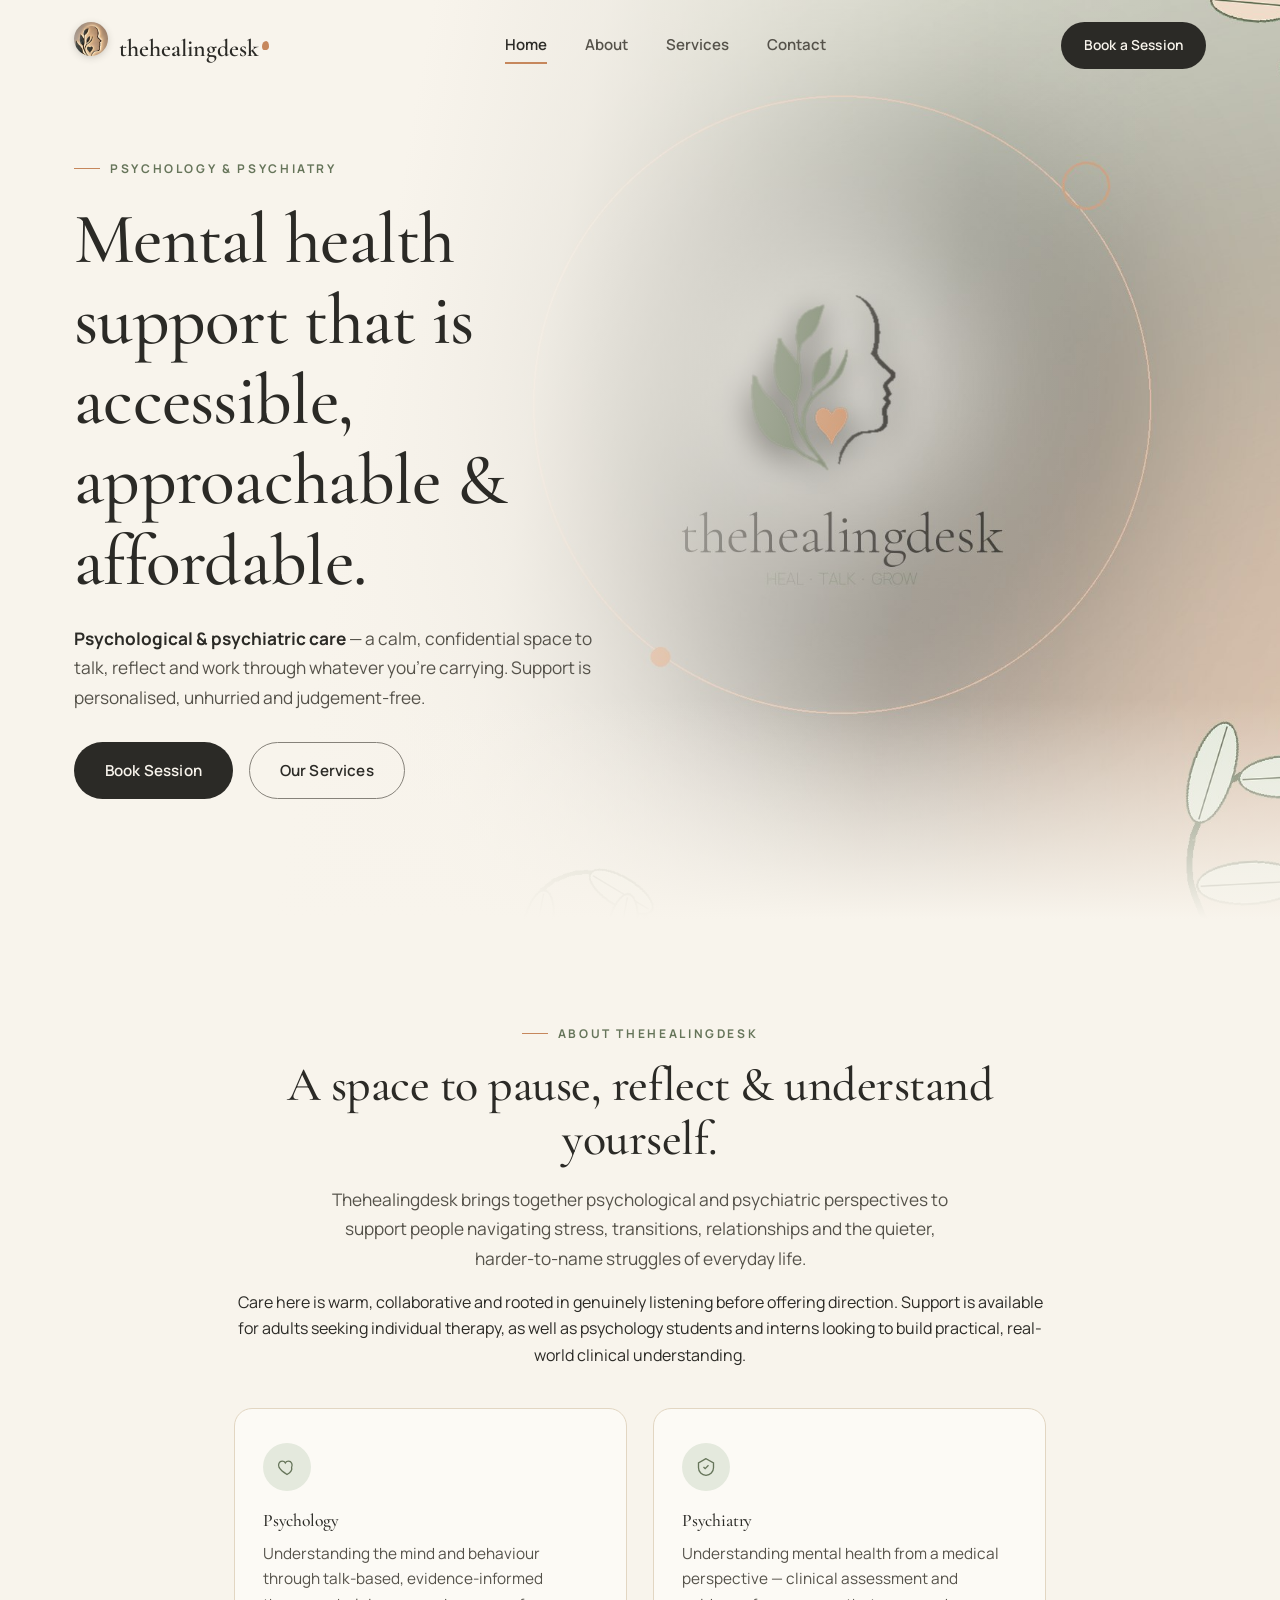
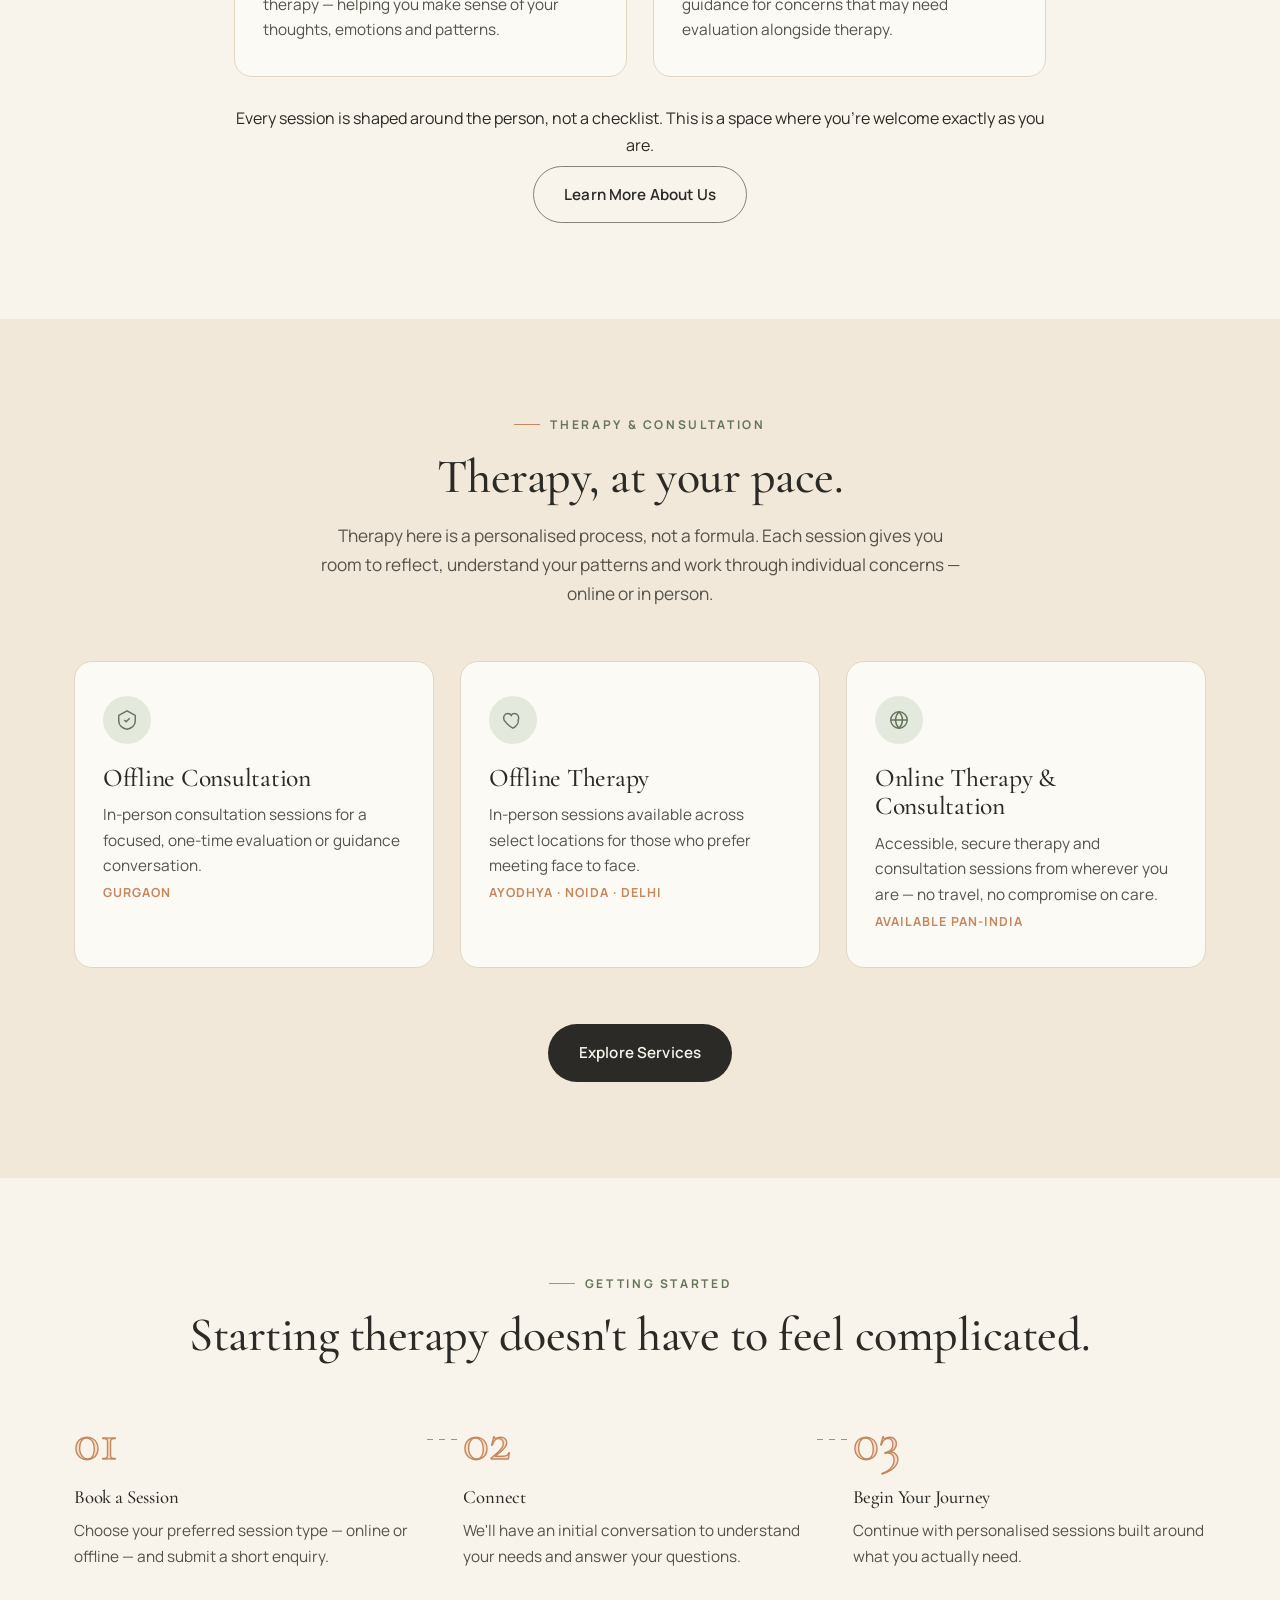
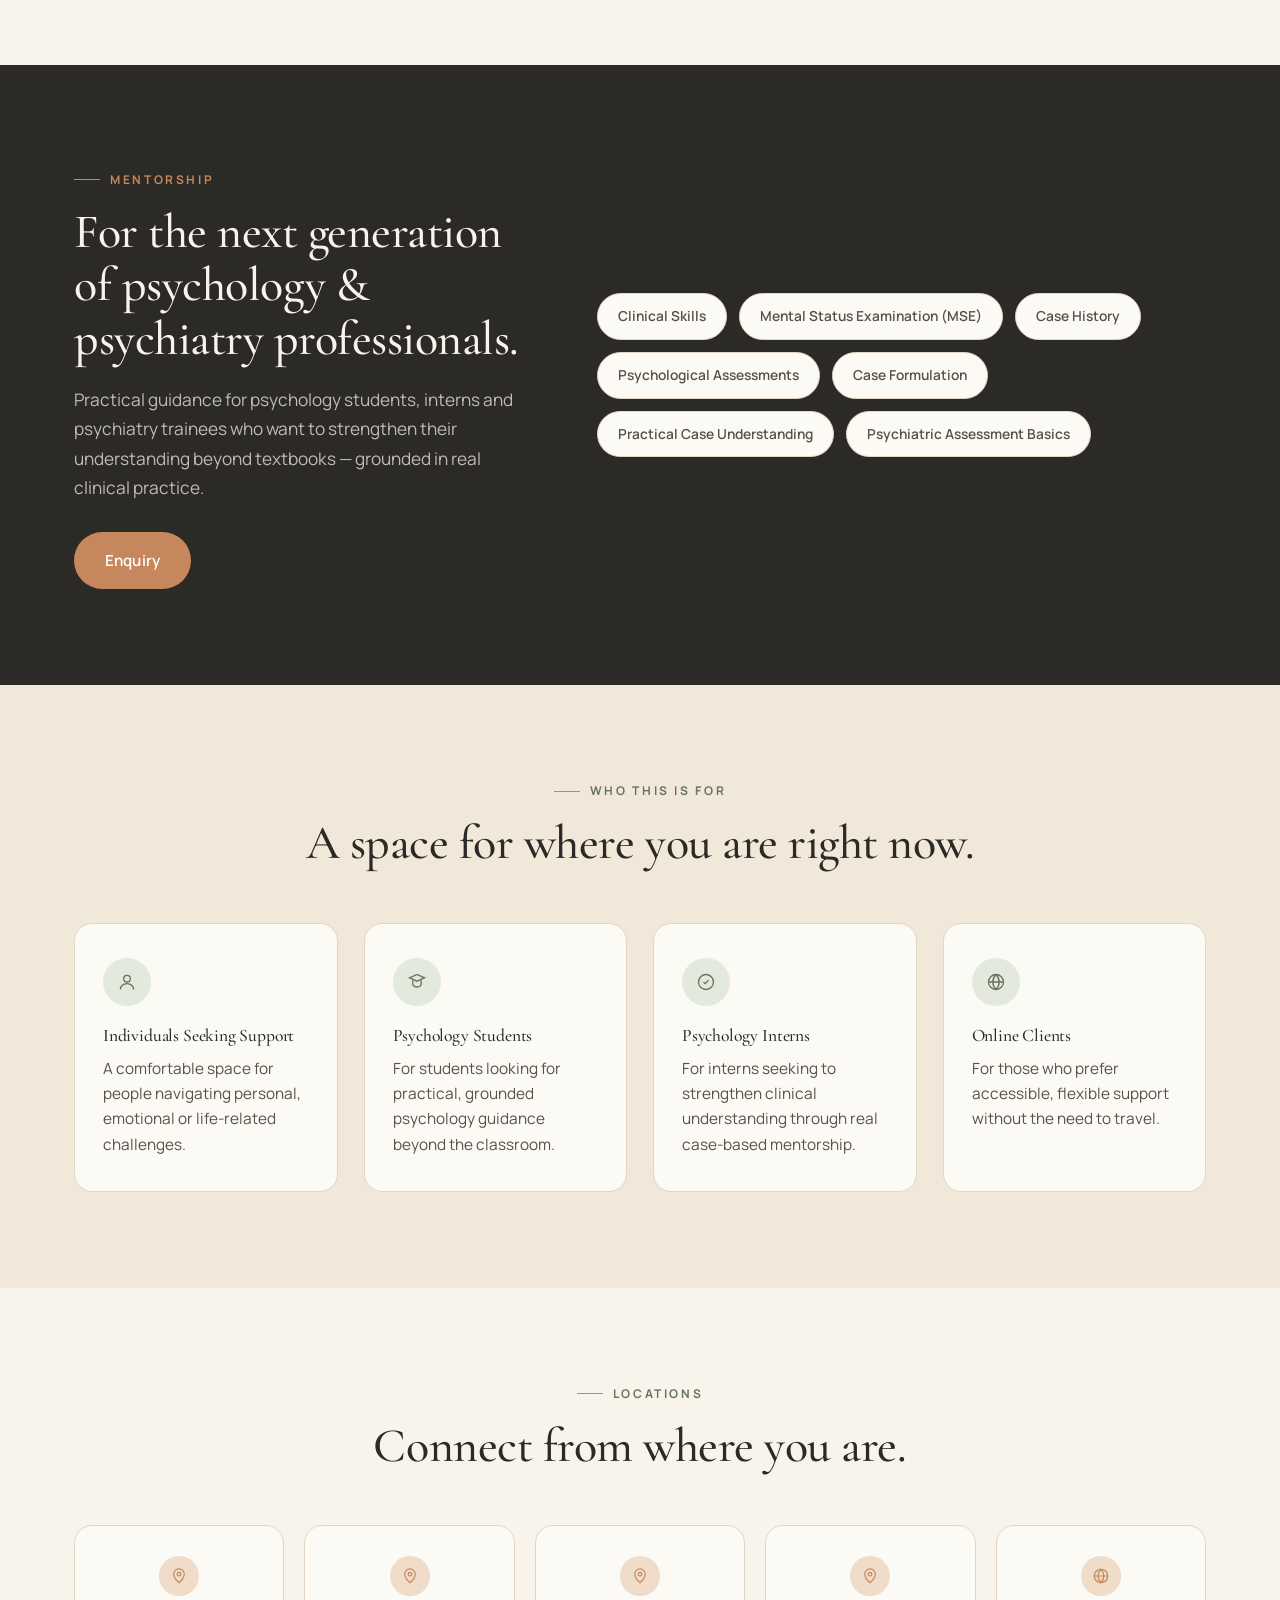
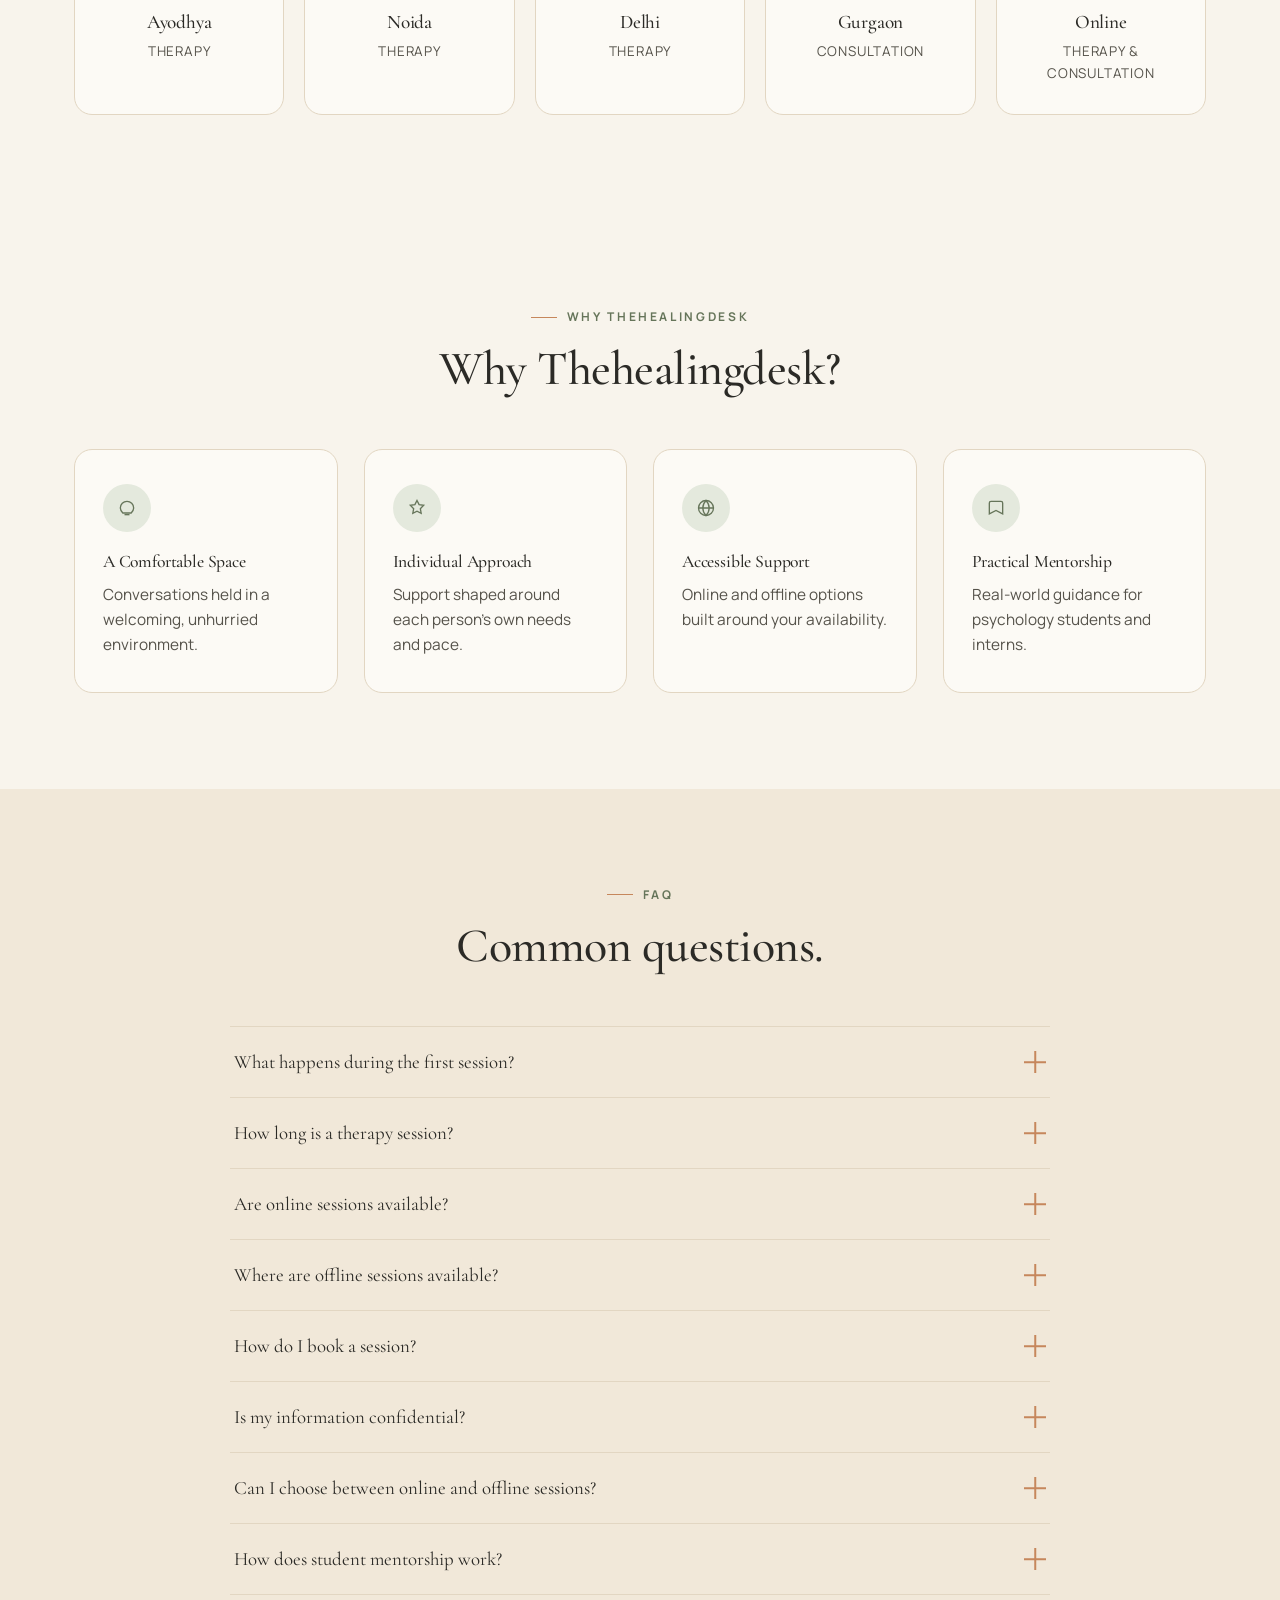
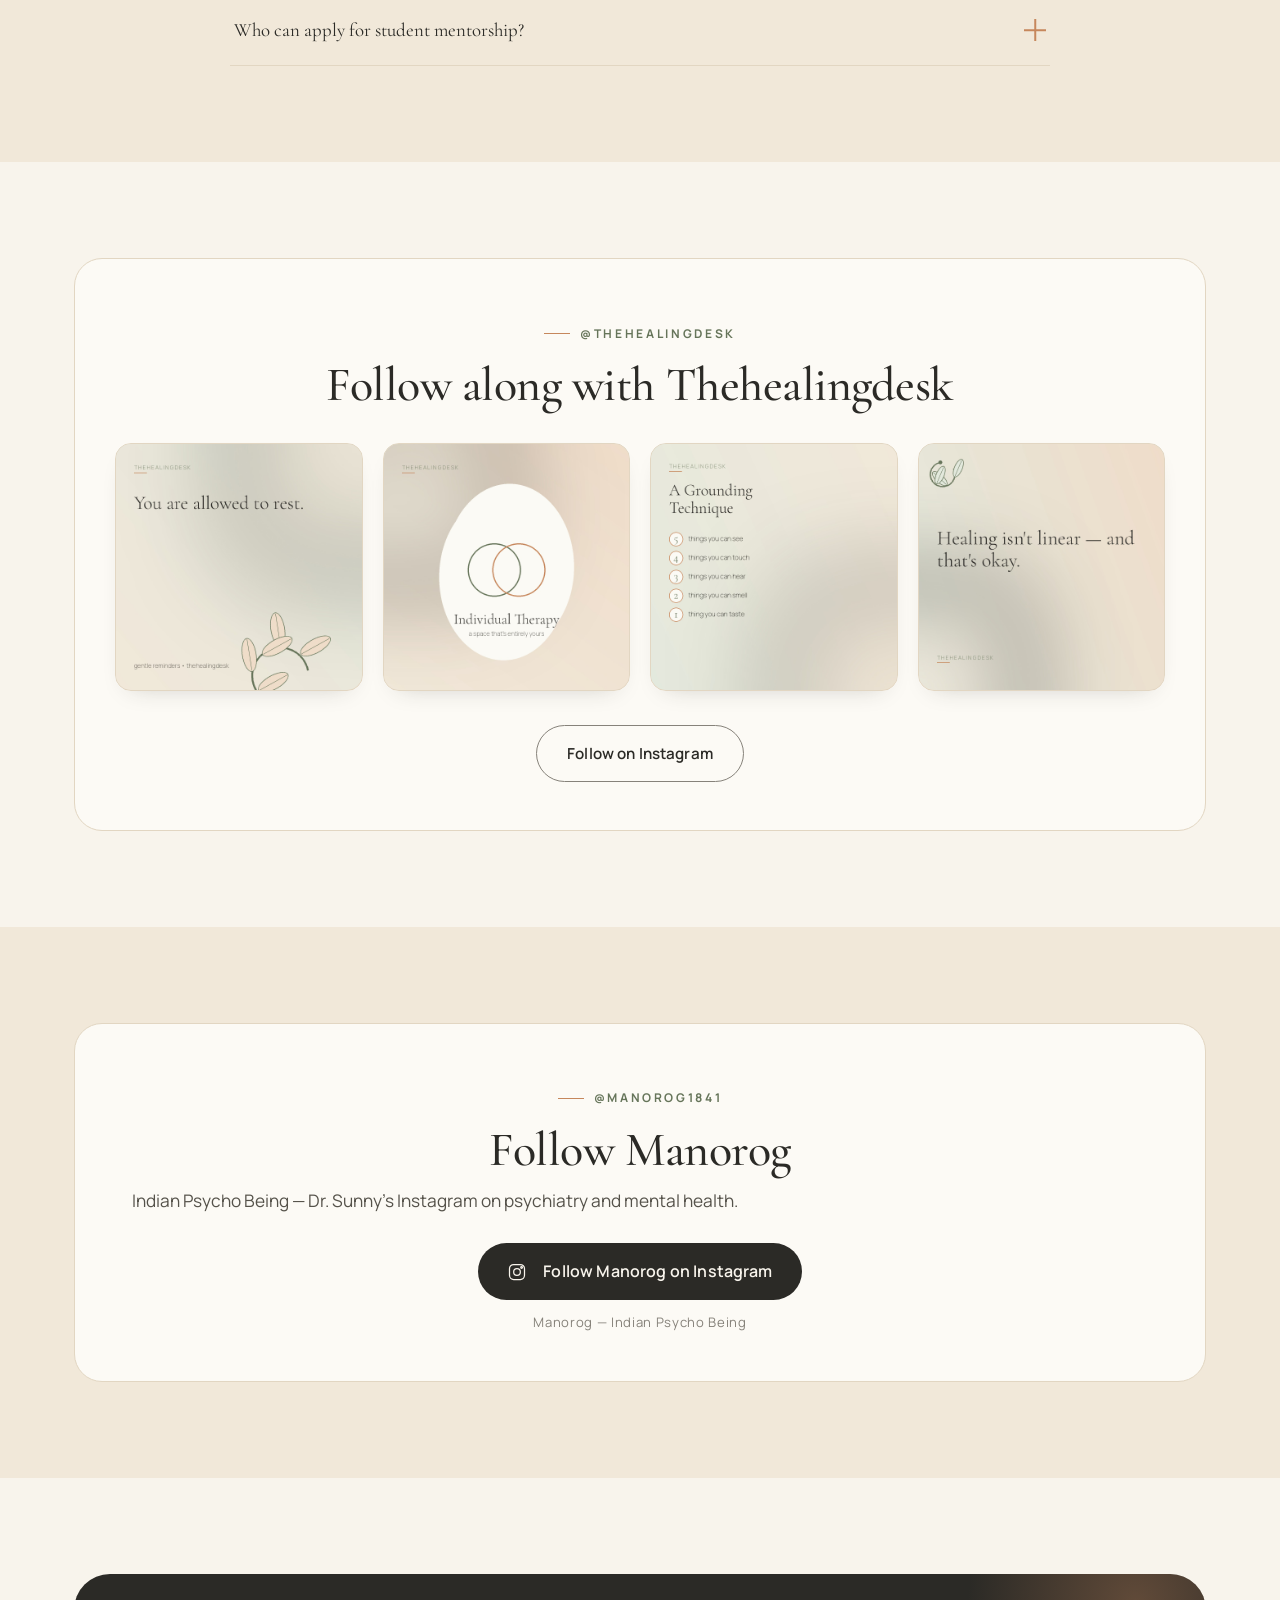
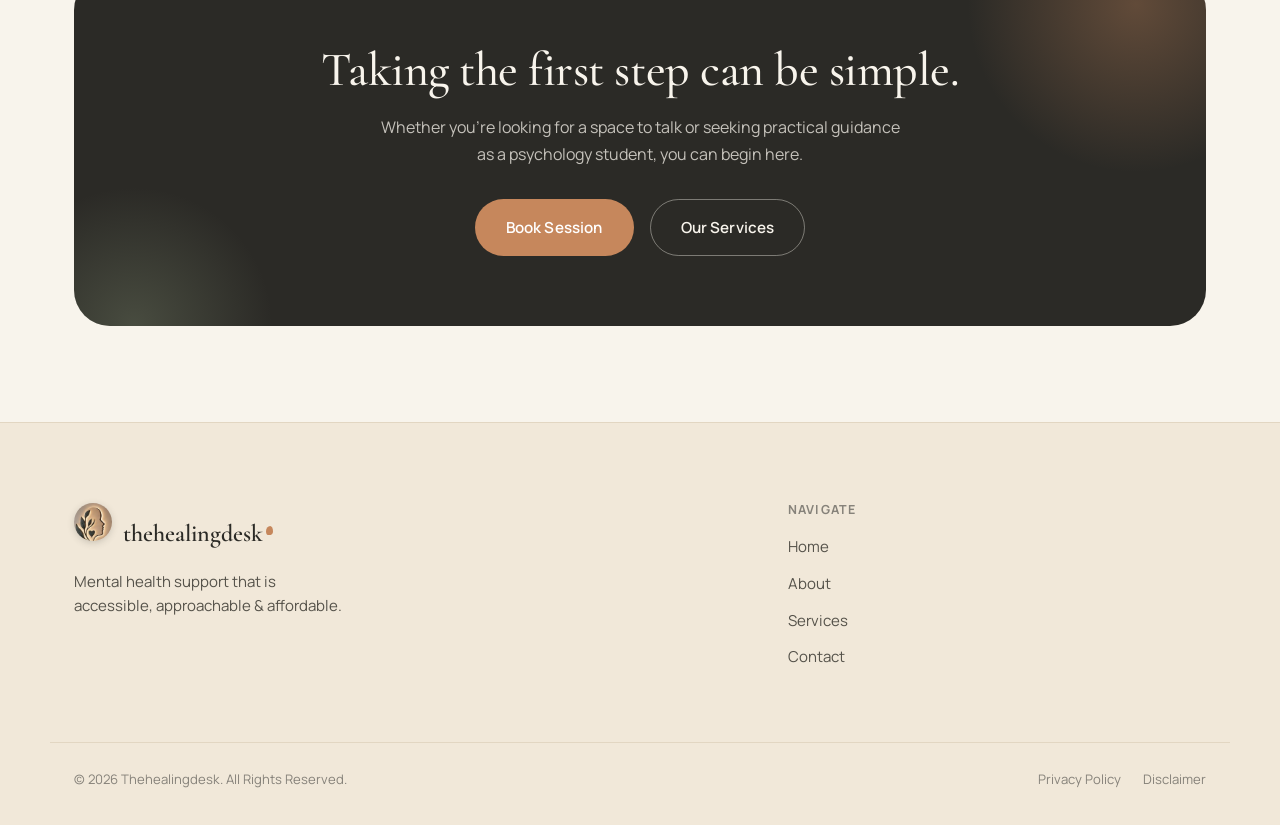
==== commit 9b496ed9: "feat: Add Meet Our Doctors section with modals, Dr. Sunny info, and Manorog Instagram - about.html: " ====
--- a/Web Nexa/Thehealingdesk/thehealingdesk/index.html
+++ b/Web Nexa/Thehealingdesk/thehealingdesk/index.html
@@ -354,6 +354,24 @@
     </div>
   </section>
 
+  <!-- ============ SECTION 11B — MANOROG INSTAGRAM ============ -->
+  <section class="section section-alt">
+    <div class="container">
+      <div class="insta-block reveal">
+        <span class="eyebrow" style="justify-content:center;">@manorog1841</span>
+        <h2 class="section-title" style="margin:16px 0 8px;">Follow Manorog</h2>
+        <p class="section-lede" style="margin-bottom:28px;">Indian Psycho Being — Dr. Sunny's Instagram on psychiatry and mental health.</p>
+        <div class="insta-follow-cta">
+          <a href="https://www.instagram.com/manorog1841" target="_blank" rel="noopener" class="btn btn-primary insta-follow-btn">
+            <svg width="20" height="20" viewBox="0 0 24 24" fill="none" stroke="currentColor" stroke-width="1.5" style="vertical-align:middle;margin-right:8px;"><rect x="3" y="3" width="18" height="18" rx="5"/><circle cx="12" cy="12" r="4"/><circle cx="17.5" cy="6.5" r="1"/></svg>
+            Follow Manorog on Instagram
+          </a>
+          <p class="insta-handle-note">Manorog — Indian Psycho Being</p>
+        </div>
+      </div>
+    </div>
+  </section>
+
   <!-- ============ SECTION 12 — FINAL CTA ============ -->
   <section class="section">
     <div class="container">
--- a/Web Nexa/Thehealingdesk/thehealingdesk/css/style.css
+++ b/Web Nexa/Thehealingdesk/thehealingdesk/css/style.css
@@ -1316,3 +1316,321 @@
 @media(min-width:800px){ .footer-grid{ grid-template-columns:1.6fr 1fr; } }
 .contact-grid{ max-width:760px; margin:0 auto; grid-template-columns:1fr !important; }
 .service-row .split,.service-row .split.reverse{ grid-template-columns:1fr !important; max-width:820px; margin-left:auto; margin-right:auto; }
+
+/* ==========================================================================
+   DOCTOR CARDS — Meet Our Doctors section
+   ========================================================================== */
+.doctor-grid {
+  display: grid;
+  grid-template-columns: repeat(2, 1fr);
+  gap: 32px;
+  margin-top: 48px;
+}
+
+.doctor-card {
+  background: var(--card);
+  border: 1px solid var(--line);
+  border-radius: var(--radius-md);
+  overflow: hidden;
+  box-shadow: var(--shadow-card);
+  display: flex;
+  flex-direction: column;
+  transition: transform 0.28s var(--ease), box-shadow 0.28s var(--ease);
+}
+.doctor-card:hover {
+  transform: translateY(-4px);
+  box-shadow: 0 24px 60px -20px rgba(43,42,38,0.3);
+}
+
+.doctor-card-img {
+  width: 100%;
+  aspect-ratio: 3/3.5;
+  overflow: hidden;
+  background: var(--cream);
+}
+.doctor-card-img img {
+  width: 100%;
+  height: 100%;
+  object-fit: cover;
+  object-position: top center;
+  transition: transform 0.4s var(--ease);
+}
+.doctor-card:hover .doctor-card-img img {
+  transform: scale(1.03);
+}
+
+.doctor-card-body {
+  padding: 28px 26px 26px;
+  display: flex;
+  flex-direction: column;
+  gap: 10px;
+  flex: 1;
+}
+
+.doctor-name {
+  font-family: var(--font-display);
+  font-size: 1.6rem;
+  font-weight: 500;
+  color: var(--charcoal);
+  line-height: 1.15;
+  margin: 0;
+}
+
+.doctor-role {
+  font-family: var(--font-body);
+  font-size: 0.78rem;
+  font-weight: 700;
+  letter-spacing: 0.14em;
+  text-transform: uppercase;
+  color: var(--terracotta);
+  margin: 0;
+}
+
+.doctor-snippet {
+  font-size: 0.95rem;
+  color: var(--charcoal-70);
+  line-height: 1.65;
+  margin: 4px 0 8px;
+}
+
+.doctor-readmore {
+  align-self: flex-start;
+  margin-top: auto;
+}
+
+/* ==========================================================================
+   DOCTOR MODAL
+   ========================================================================== */
+.doctor-modal {
+  position: fixed;
+  inset: 0;
+  z-index: 9000;
+  display: flex;
+  align-items: flex-start;
+  justify-content: center;
+  padding: 24px 16px;
+  overflow-y: auto;
+}
+.doctor-modal[hidden] {
+  display: none;
+}
+.doctor-modal.open {
+  display: flex;
+}
+
+.doctor-modal-overlay {
+  position: fixed;
+  inset: 0;
+  background: rgba(43, 42, 38, 0.55);
+  backdrop-filter: blur(4px);
+  -webkit-backdrop-filter: blur(4px);
+  cursor: pointer;
+  z-index: 0;
+}
+
+.doctor-modal-box {
+  position: relative;
+  z-index: 1;
+  background: var(--ivory);
+  border-radius: var(--radius-lg);
+  max-width: 820px;
+  width: 100%;
+  box-shadow: 0 40px 100px -30px rgba(43,42,38,0.45);
+  overflow: hidden;
+  margin: auto;
+  animation: modalSlideIn 0.32s var(--ease);
+}
+
+@keyframes modalSlideIn {
+  from { opacity: 0; transform: translateY(28px) scale(0.97); }
+  to   { opacity: 1; transform: translateY(0) scale(1); }
+}
+
+.doctor-modal-close {
+  position: absolute;
+  top: 18px;
+  right: 20px;
+  width: 40px;
+  height: 40px;
+  border-radius: 50%;
+  border: 1.5px solid var(--line);
+  background: var(--ivory);
+  color: var(--charcoal);
+  font-size: 1.4rem;
+  line-height: 1;
+  display: flex;
+  align-items: center;
+  justify-content: center;
+  cursor: pointer;
+  transition: background 0.2s, border-color 0.2s;
+  z-index: 10;
+}
+.doctor-modal-close:hover {
+  background: var(--cream);
+  border-color: var(--terracotta);
+  color: var(--terracotta);
+}
+
+.doctor-modal-inner {
+  display: grid;
+  grid-template-columns: 260px 1fr;
+  min-height: 500px;
+}
+
+.doctor-modal-img {
+  background: var(--cream);
+  overflow: hidden;
+}
+.doctor-modal-img img {
+  width: 100%;
+  height: 100%;
+  object-fit: cover;
+  object-position: top center;
+}
+
+.doctor-modal-content {
+  padding: 40px 36px 36px;
+  overflow-y: auto;
+  max-height: 85vh;
+  display: flex;
+  flex-direction: column;
+  gap: 12px;
+}
+
+.doctor-modal-name {
+  font-family: var(--font-display);
+  font-size: 2rem;
+  font-weight: 500;
+  color: var(--charcoal);
+  line-height: 1.1;
+  margin: 6px 0 0;
+}
+
+.doctor-modal-sub {
+  font-size: 0.78rem;
+  font-weight: 700;
+  letter-spacing: 0.12em;
+  text-transform: uppercase;
+  color: var(--terracotta);
+  margin-bottom: 8px;
+}
+
+.modal-section-title {
+  font-family: var(--font-display);
+  font-size: 1.2rem;
+  font-weight: 500;
+  color: var(--charcoal);
+  margin: 16px 0 6px;
+  padding-top: 16px;
+  border-top: 1px solid var(--line);
+}
+
+.modal-list {
+  list-style: none;
+  padding: 0;
+  margin: 0;
+  display: flex;
+  flex-direction: column;
+  gap: 6px;
+}
+.modal-list li {
+  padding-left: 18px;
+  position: relative;
+  font-size: 0.93rem;
+  color: var(--charcoal-70);
+  line-height: 1.6;
+}
+.modal-list li::before {
+  content: '—';
+  position: absolute;
+  left: 0;
+  color: var(--terracotta);
+  font-weight: 600;
+}
+
+.modal-steps {
+  list-style: none;
+  padding: 0;
+  margin: 0;
+  display: flex;
+  flex-direction: column;
+  gap: 10px;
+  counter-reset: none;
+}
+.modal-steps li {
+  font-size: 0.93rem;
+  color: var(--charcoal-70);
+  line-height: 1.65;
+  padding: 10px 14px;
+  background: var(--cream);
+  border-radius: var(--radius-sm);
+  border-left: 3px solid var(--terracotta);
+}
+
+.modal-cta {
+  margin-top: 20px;
+  padding-top: 20px;
+  border-top: 1px solid var(--line);
+}
+
+/* body overflow lock when modal is open */
+body.modal-open {
+  overflow: hidden;
+}
+
+/* ==========================================================================
+   MANOROG INSTAGRAM FOLLOW CTA
+   ========================================================================== */
+.insta-follow-cta {
+  display: flex;
+  flex-direction: column;
+  align-items: center;
+  gap: 12px;
+  margin-top: 8px;
+}
+
+.insta-follow-btn {
+  display: inline-flex;
+  align-items: center;
+  gap: 8px;
+  font-size: 1rem;
+  padding: 14px 28px;
+}
+
+.insta-handle-note {
+  font-size: 0.82rem;
+  color: var(--charcoal-45);
+  letter-spacing: 0.05em;
+}
+
+/* ==========================================================================
+   RESPONSIVE — Doctor Grid & Modal
+   ========================================================================== */
+@media (max-width: 900px) {
+  .doctor-modal-inner {
+    grid-template-columns: 1fr;
+  }
+  .doctor-modal-img {
+    height: 280px;
+  }
+  .doctor-modal-content {
+    max-height: none;
+    padding: 28px 24px 28px;
+  }
+}
+
+@media (max-width: 700px) {
+  .doctor-grid {
+    grid-template-columns: 1fr;
+    max-width: 420px;
+    margin-left: auto;
+    margin-right: auto;
+  }
+  .doctor-modal-box {
+    border-radius: var(--radius-md);
+  }
+  .doctor-modal-name {
+    font-size: 1.55rem;
+  }
+}
+
